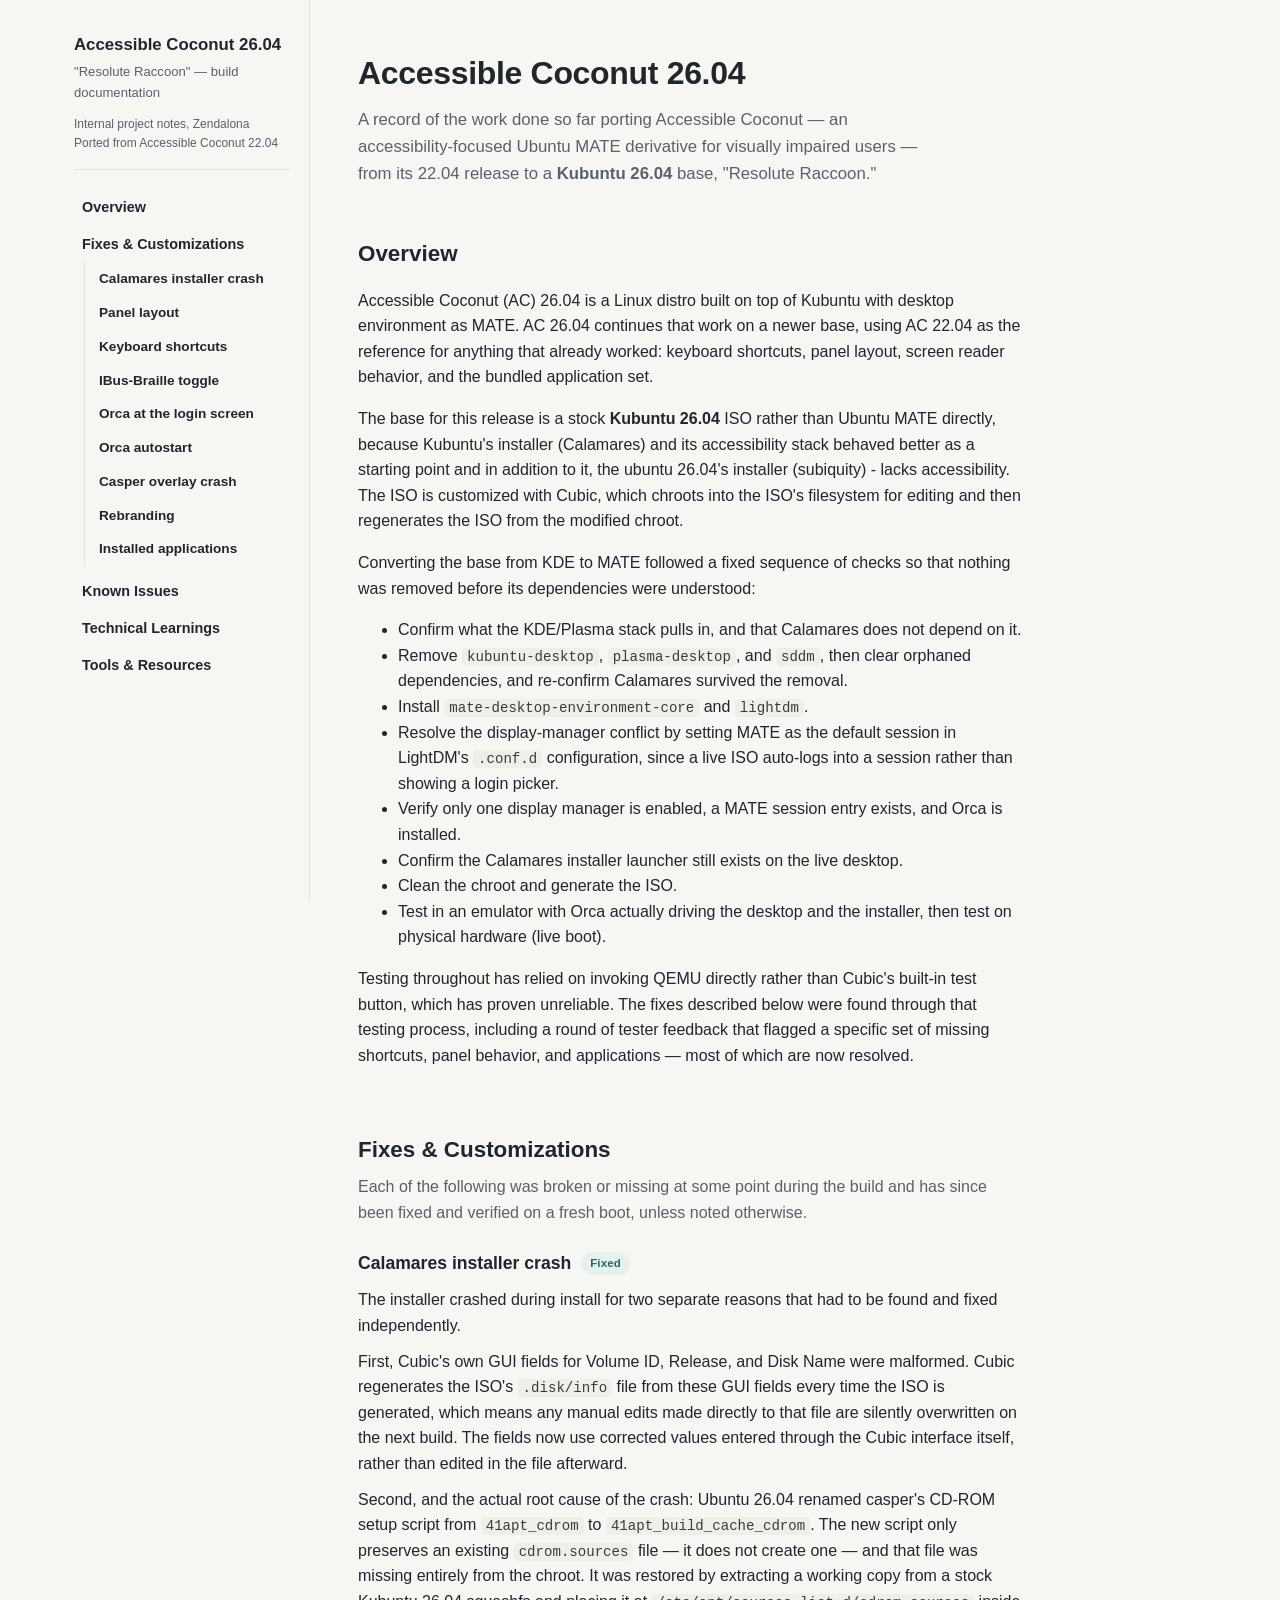
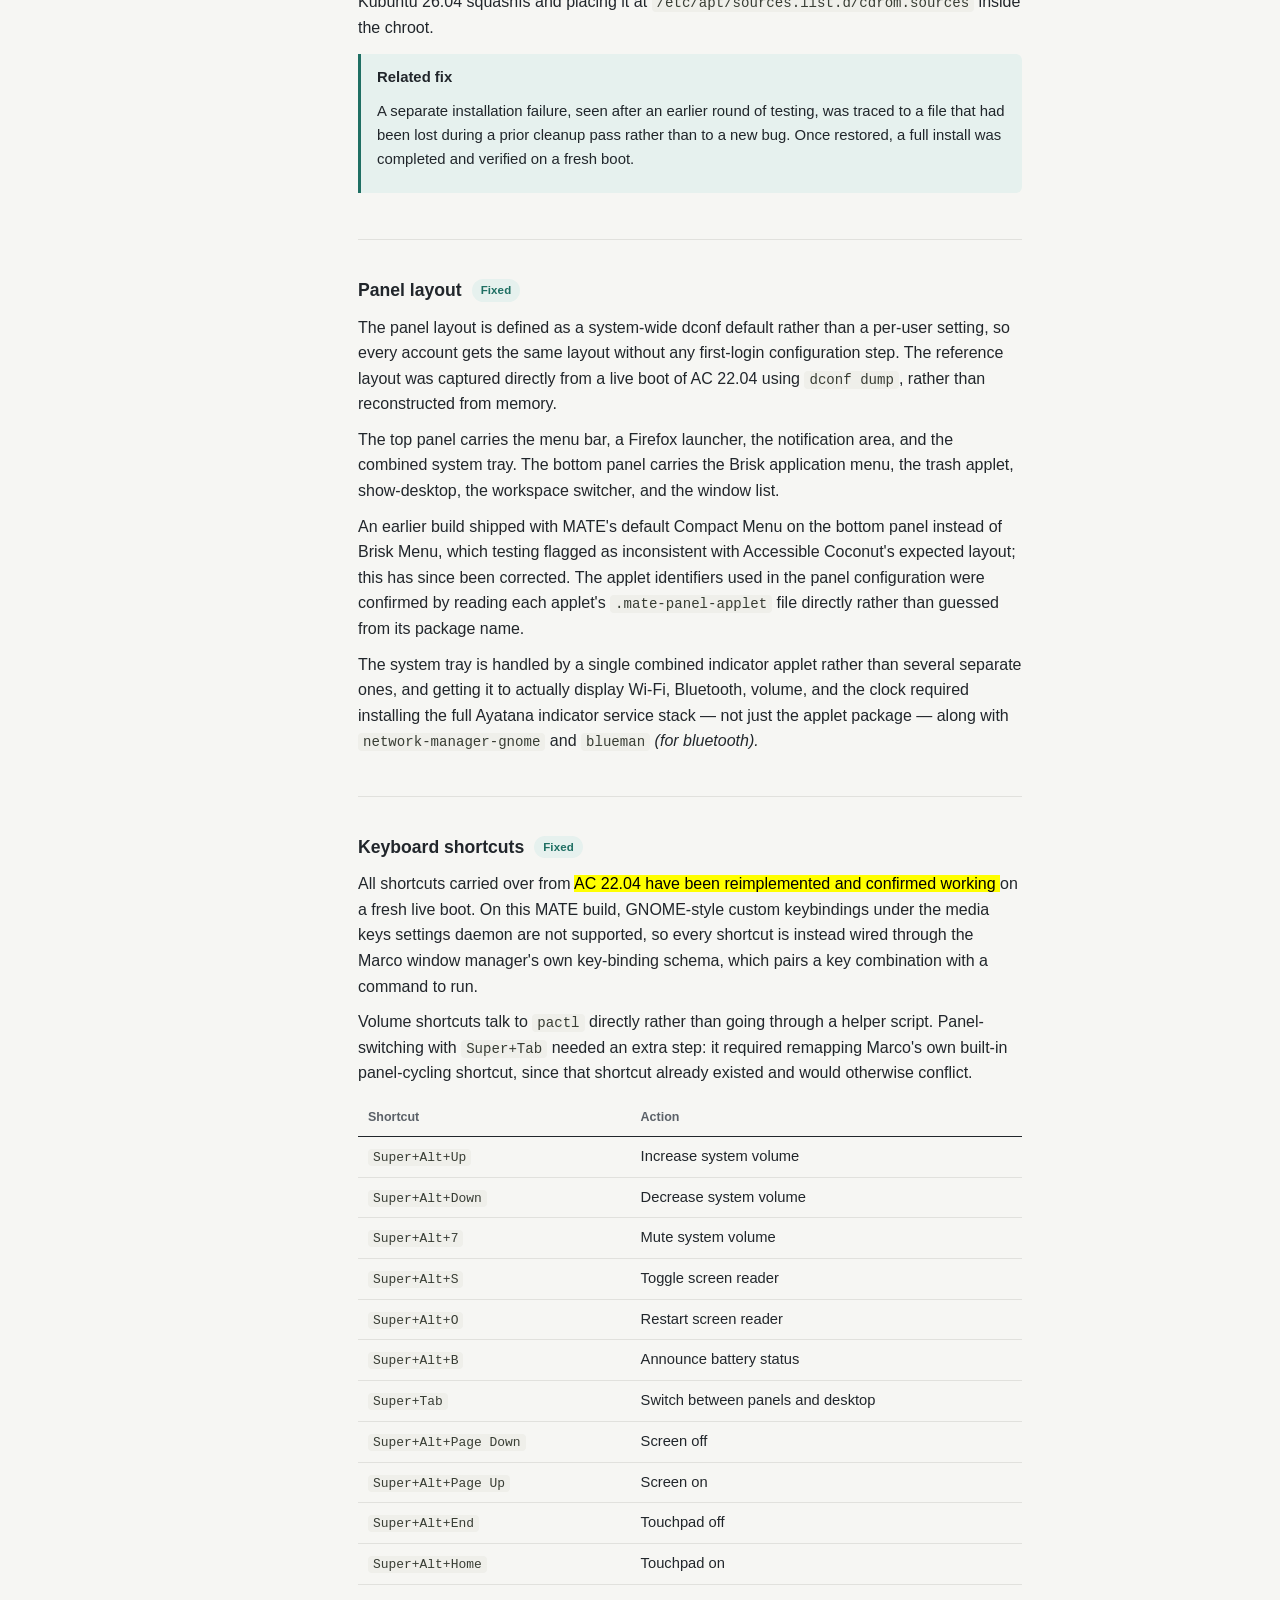
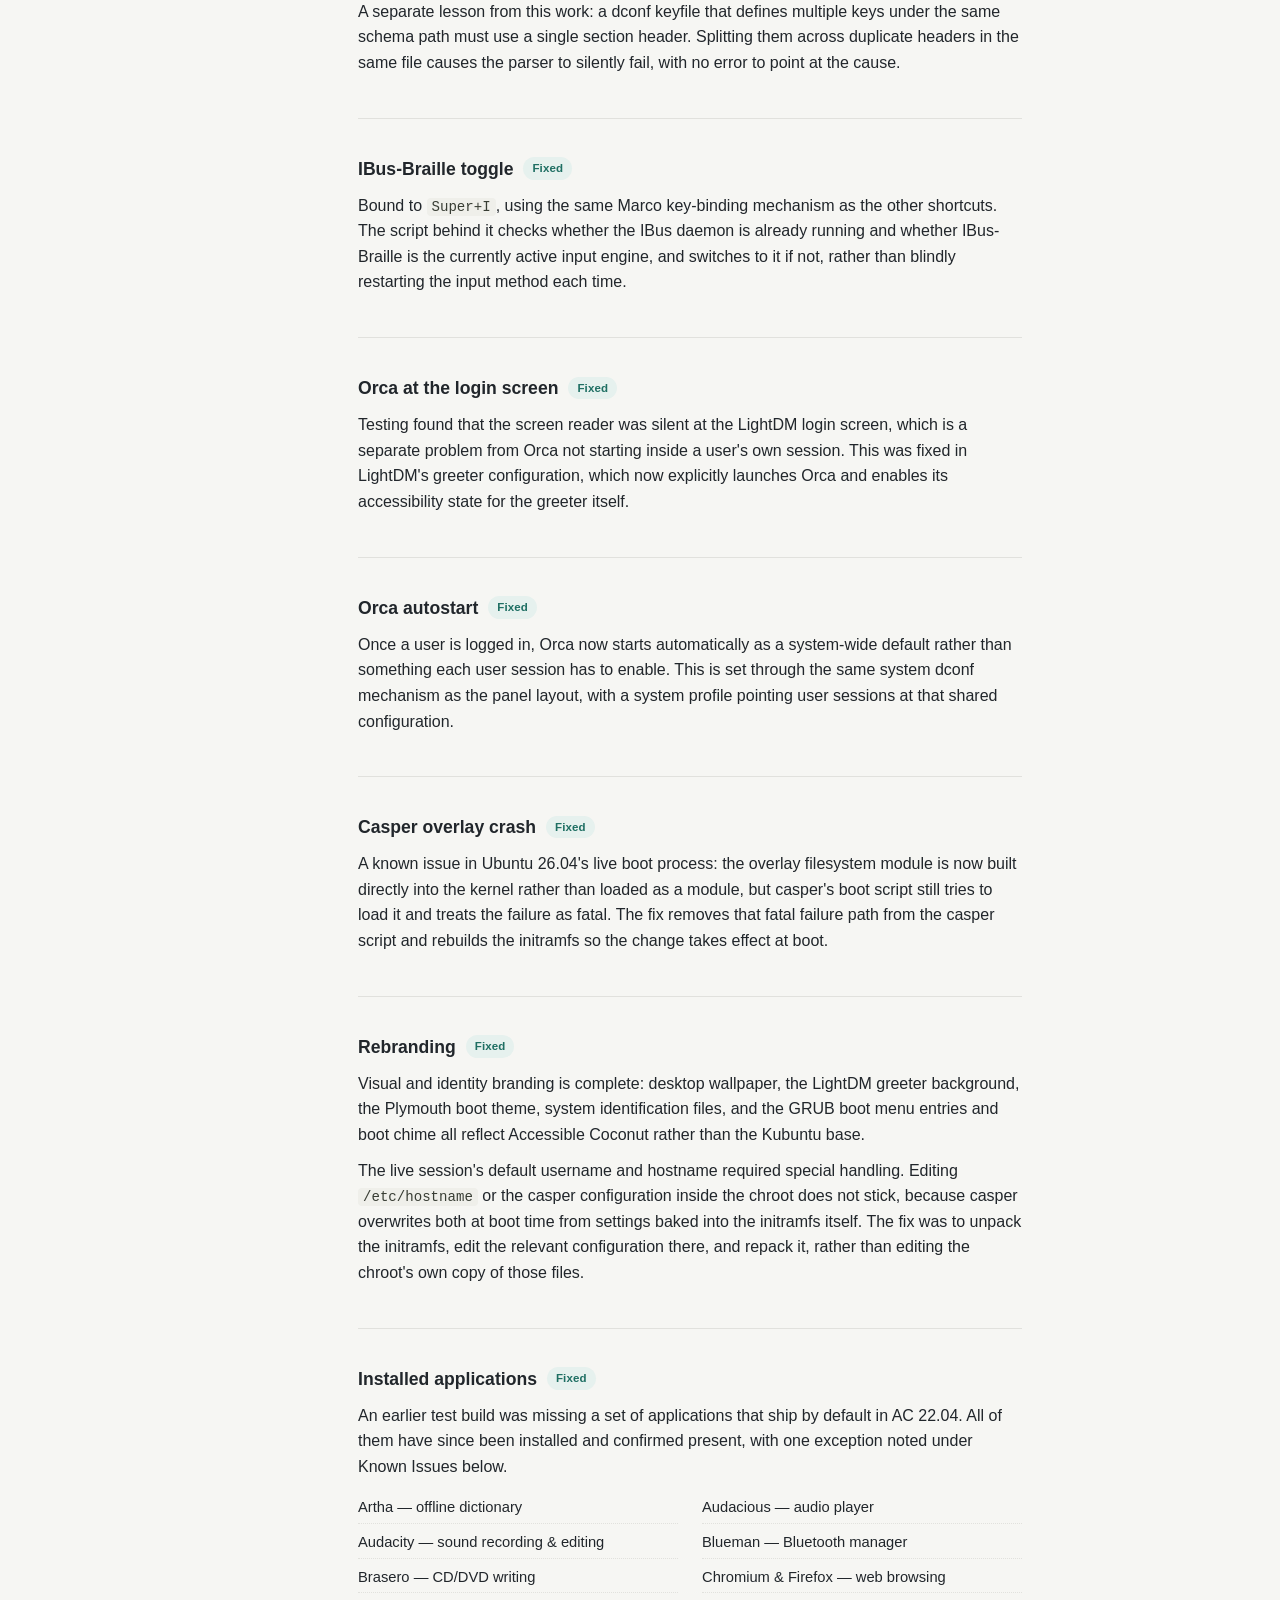
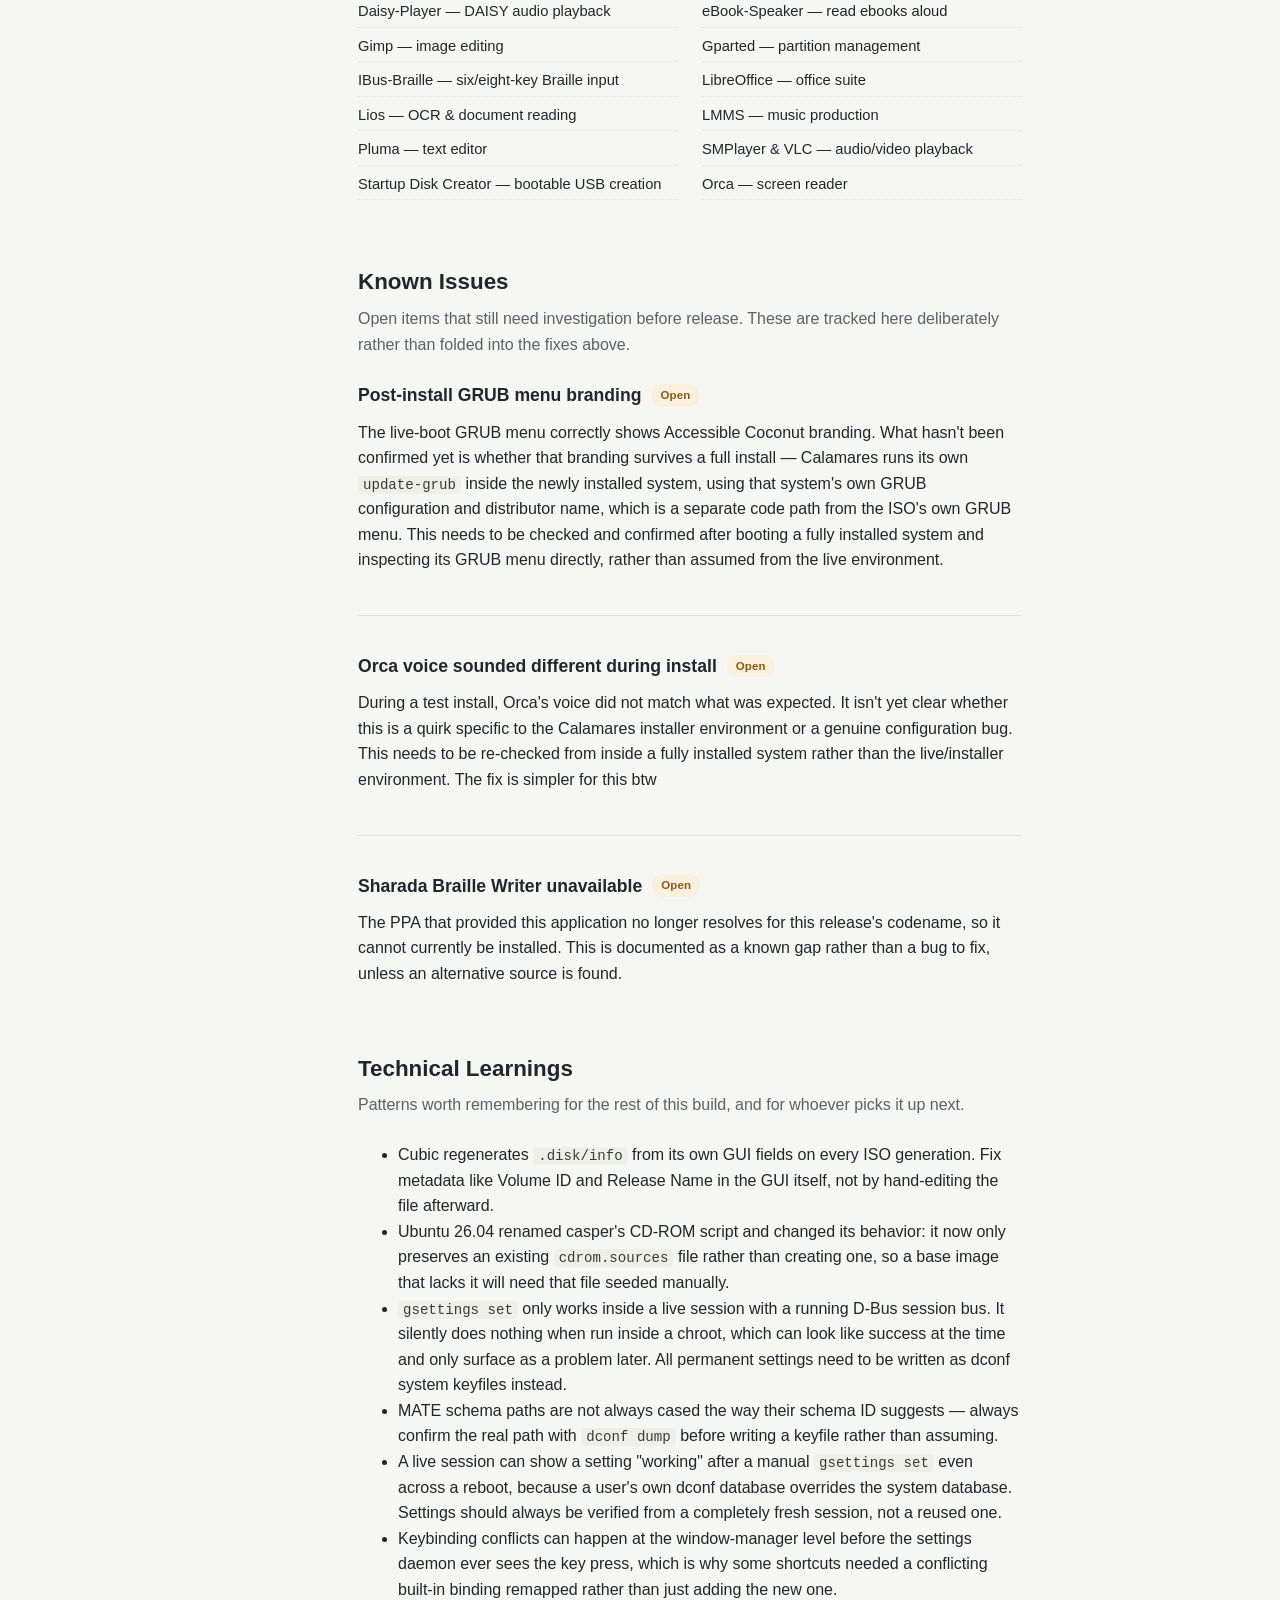
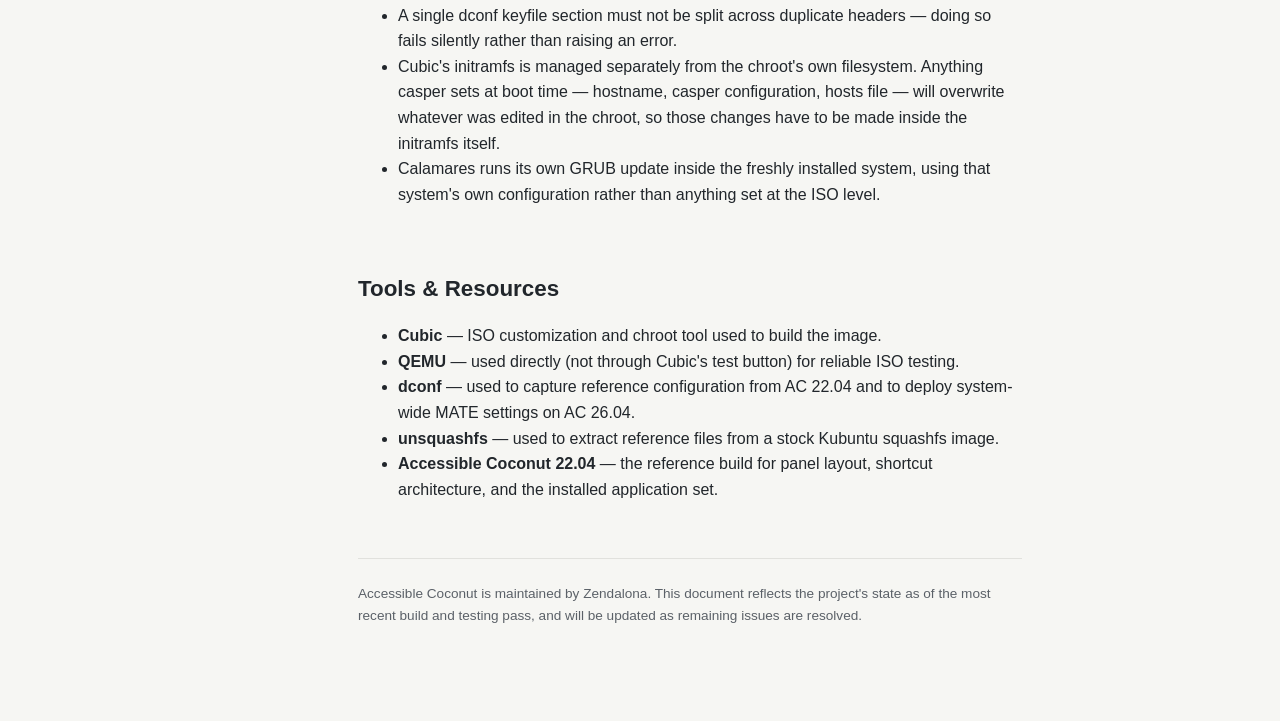
==== index.html @ df8b0079 "organized" ====
<!DOCTYPE html>
<html lang="en">
<head>
<meta charset="UTF-8">
<meta name="viewport" content="width=device-width, initial-scale=1.0">
<title>Accessible Coconut 26.04 — Build Documentation</title>
<link rel="stylesheet" href="style.css">
<script src="script.js" defer></script>
</head>
<body>

<div class="layout">

  <aside>
    <div class="brand">
      <div class="brand-name">Accessible Coconut 26.04</div>
      <div class="brand-sub">"Resolute Raccoon" — build documentation</div>
    </div>
    <div class="brand-meta">
      Internal project notes, Zendalona<br>
      Ported from Accessible Coconut 22.04
    </div>

    <button class="mobile-nav-toggle" type="button" aria-expanded="false" aria-label="Toggle navigation contents">
      Contents ▾
    </button>

    <nav>
      <ul>
        <li class="top-link"><a href="#overview">Overview</a></li>
        <li class="top-link"><a href="#fixes">Fixes &amp; Customizations</a>
          <ul>
            <li><a href="#calamares">Calamares installer crash</a></li>
            <li><a href="#panel">Panel layout</a></li>
            <li><a href="#shortcuts">Keyboard shortcuts</a></li>
            <li><a href="#ibus-braille">IBus-Braille toggle</a></li>
            <li><a href="#orca-login">Orca at the login screen</a></li>
            <li><a href="#orca-autostart">Orca autostart</a></li>
            <li><a href="#casper">Casper overlay crash</a></li>
            <li><a href="#rebranding">Rebranding</a></li>
            <li><a href="#apps">Installed applications</a></li>
          </ul>
        </li>
        <li class="top-link"><a href="#known-issues">Known Issues</a></li>
        <li class="top-link"><a href="#learnings">Technical Learnings</a></li>
        <li class="top-link"><a href="#tools">Tools &amp; Resources</a></li>
      </ul>
    </nav>
  </aside>

  <main>
    <h1 class="doc-title">Accessible Coconut 26.04</h1>
    <p class="doc-lede">
      A record of the work done so far porting Accessible Coconut — an accessibility-focused
      Ubuntu MATE derivative for visually impaired users — from its 22.04 release to a
      <strong> Kubuntu 26.04 </strong> base, "Resolute Raccoon." 
    </p>

    <section id="overview">
      <h2>Overview</h2>
      <p>
        Accessible Coconut (AC) 26.04 is a Linux distro built on top of Kubuntu with desktop environment as MATE. 
        AC 26.04 continues that work on a newer base, using AC 22.04 as the
        reference for anything that already worked: keyboard shortcuts, panel layout, screen
        reader behavior, and the bundled application set.
      </p>
      <p>
        The base for this release is a stock <strong>Kubuntu 26.04</strong> ISO rather than Ubuntu MATE directly,
        because Kubuntu's installer (Calamares) and its accessibility stack behaved better as a
        starting point and in addition to it, the ubuntu 26.04's installer (subiquity) - lacks accessibility. 
        The ISO is customized with Cubic, which chroots into the ISO's filesystem
        for editing and then regenerates the ISO from the modified chroot.
      </p>
      <p>
        Converting the base from KDE to MATE followed a fixed sequence of checks so that nothing
        was removed before its dependencies were understood:
      </p>
      <ul>
        <li>Confirm what the KDE/Plasma stack pulls in, and that Calamares does not depend on it.</li>
        <li>Remove <code>kubuntu-desktop</code>, <code>plasma-desktop</code>, and <code>sddm</code>, then
          clear orphaned dependencies, and re-confirm Calamares survived the removal.</li>
        <li>Install <code>mate-desktop-environment-core</code> and <code>lightdm</code>.</li>
        <li>Resolve the display-manager conflict by setting MATE as the default session in
          LightDM's <code>.conf.d</code> configuration, since a live ISO auto-logs into a session
          rather than showing a login picker.</li>
        <li>Verify only one display manager is enabled, a MATE session entry exists, and Orca is
          installed.</li>
        <li>Confirm the Calamares installer launcher still exists on the live desktop.</li>
        <li>Clean the chroot and generate the ISO.</li>
        <li>Test in an emulator with Orca actually driving the desktop and the installer, then
          test on physical hardware (live boot).</li>
      </ul>
      <p>
        Testing throughout has relied on invoking QEMU directly rather than Cubic's built-in test
        button, which has proven unreliable. The fixes described below were found through that
        testing process, including a round of tester feedback that flagged a specific set of
        missing shortcuts, panel behavior, and applications — most of which are now resolved.
      </p>
    </section>

    <section id="fixes">
      <h2>Fixes &amp; Customizations</h2>
      <p class="section-intro">
        Each of the following was broken or missing at some point during the build and has since
        been fixed and verified on a fresh boot, unless noted otherwise.
      </p>

      <article class="topic" id="calamares">
        <h3>Calamares installer crash <span class="status status-fixed">Fixed</span></h3>
        <p>
          The installer crashed during install for two separate reasons that had to be found and
          fixed independently.
        </p>
        <p>
          First, Cubic's own GUI fields for Volume ID, Release, and Disk Name were malformed.
          Cubic regenerates the ISO's <code>.disk/info</code> file from these GUI fields every
          time the ISO is generated, which means any manual edits made directly to that file are
          silently overwritten on the next build. The fields now use corrected values entered
          through the Cubic interface itself, rather than edited in the file afterward.
        </p>
        <p>
          Second, and the actual root cause of the crash: Ubuntu 26.04 renamed casper's CD-ROM
          setup script from <code>41apt_cdrom</code> to <code>41apt_build_cache_cdrom</code>. The
          new script only preserves an existing <code>cdrom.sources</code> file — it does not
          create one — and that file was missing entirely from the chroot. It was restored by
          extracting a working copy from a stock Kubuntu 26.04 squashfs and placing it at
          <code class="path">/etc/apt/sources.list.d/cdrom.sources</code> inside the chroot.
        </p>
        <div class="callout">
          <strong>Related fix</strong>
          <p>
            A separate installation failure, seen after an earlier round of testing, was traced to
            a file that had been lost during a prior cleanup pass rather than to a new bug. Once
            restored, a full install was completed and verified on a fresh boot.
          </p>
        </div>
      </article>

      <article class="topic" id="panel">
        <h3>Panel layout <span class="status status-fixed">Fixed</span></h3>
        <p>
          The panel layout is defined as a system-wide dconf default rather than a per-user
          setting, so every account gets the same layout without any first-login configuration
          step. The reference layout was captured directly from a live boot of AC 22.04 using
          <code>dconf dump</code>, rather than reconstructed from memory.
        </p>
        <p>
          The top panel carries the menu bar, a Firefox launcher, the notification area, and the
          combined system tray. The bottom panel carries the Brisk application menu, the trash
          applet, show-desktop, the workspace switcher, and the window list.
        </p>
        <p>
          An earlier build shipped with MATE's default Compact Menu on the bottom panel instead of
          Brisk Menu, which testing flagged as inconsistent with Accessible Coconut's expected
          layout; this has since been corrected. The applet identifiers used in the panel
          configuration were confirmed by reading each applet's <code>.mate-panel-applet</code>
          file directly rather than guessed from its package name.
        </p>
        <p>
          The system tray is handled by a single combined indicator applet rather than several
          separate ones, and getting it to actually display Wi-Fi, Bluetooth, volume, and the
          clock required installing the full Ayatana indicator service stack — not just the applet
          package — along with <code>network-manager-gnome</code> and <code>blueman</code> <i>(for bluetooth).</i>
        </p>
      </article>

      <article class="topic" id="shortcuts">
        <h3>Keyboard shortcuts <span class="status status-fixed">Fixed</span></h3>
        <p>
          All shortcuts carried over from <mark> AC 22.04 have been reimplemented and confirmed working </mark>
          on a fresh live boot. On this MATE build, GNOME-style custom keybindings under the media
          keys settings daemon are not supported, so every shortcut is instead wired through the
          Marco window manager's own key-binding schema, which pairs a key combination with a
          command to run.
        </p>
        <p>
          Volume shortcuts talk to <code>pactl</code> directly rather than going through a helper
          script. Panel-switching with <code>Super+Tab</code> needed an extra step: it required
          remapping Marco's own built-in panel-cycling shortcut, since that shortcut already
          existed and would otherwise conflict.
        </p>
        <table>
          <thead><tr><th>Shortcut</th><th>Action</th></tr></thead>
          <tbody>
            <tr><td><code>Super+Alt+Up</code></td><td>Increase system volume</td></tr>
            <tr><td><code>Super+Alt+Down</code></td><td>Decrease system volume</td></tr>
            <tr><td><code>Super+Alt+7</code></td><td>Mute system volume</td></tr>
            <tr><td><code>Super+Alt+S</code></td><td>Toggle screen reader</td></tr>
            <tr><td><code>Super+Alt+O</code></td><td>Restart screen reader</td></tr>
            <tr><td><code>Super+Alt+B</code></td><td>Announce battery status</td></tr>
            <tr><td><code>Super+Tab</code></td><td>Switch between panels and desktop</td></tr>
            <tr><td><code>Super+Alt+Page Down</code></td><td>Screen off</td></tr>
            <tr><td><code>Super+Alt+Page Up</code></td><td>Screen on</td></tr>
            <tr><td><code>Super+Alt+End</code></td><td>Touchpad off</td></tr>
            <tr><td><code>Super+Alt+Home</code></td><td>Touchpad on</td></tr>
          </tbody>
        </table>
        <p>
          A separate lesson from this work: a dconf keyfile that defines multiple keys under the
          same schema path must use a single section header. Splitting them across duplicate
          headers in the same file causes the parser to silently fail, with no error to point at
          the cause.
        </p>
      </article>

      <article class="topic" id="ibus-braille">
        <h3>IBus-Braille toggle <span class="status status-fixed">Fixed</span></h3>
        <p>
          Bound to <code>Super+I</code>, using the same Marco key-binding mechanism as the other
          shortcuts. The script behind it checks whether the IBus daemon is already running and
          whether IBus-Braille is the currently active input engine, and switches to it if not,
          rather than blindly restarting the input method each time.
        </p>
      </article>

      <article class="topic" id="orca-login">
        <h3>Orca at the login screen <span class="status status-fixed">Fixed</span></h3>
        <p>
          Testing found that the screen reader was silent at the LightDM login screen, which is a
          separate problem from Orca not starting inside a user's own session. This was fixed in
          LightDM's greeter configuration, which now explicitly launches Orca and enables its
          accessibility state for the greeter itself.
        </p>
      </article>

      <article class="topic" id="orca-autostart">
        <h3>Orca autostart <span class="status status-fixed">Fixed</span></h3>
        <p>
          Once a user is logged in, Orca now starts automatically as a system-wide default rather
          than something each user session has to enable. This is set through the same system
          dconf mechanism as the panel layout, with a system profile pointing user sessions at that
          shared configuration.
        </p>
      </article>

      <article class="topic" id="casper">
        <h3>Casper overlay crash <span class="status status-fixed">Fixed</span></h3>
        <p>
          A known issue in Ubuntu 26.04's live boot process: the overlay filesystem module is now
          built directly into the kernel rather than loaded as a module, but casper's boot script
          still tries to load it and treats the failure as fatal. The fix removes that fatal
          failure path from the casper script and rebuilds the initramfs so the change takes
          effect at boot.
        </p>
      </article>

      <article class="topic" id="rebranding">
        <h3>Rebranding <span class="status status-fixed">Fixed</span></h3>
        <p>
          Visual and identity branding is complete: desktop wallpaper, the LightDM greeter
          background, the Plymouth boot theme, system identification files, and the GRUB boot menu
          entries and boot chime all reflect Accessible Coconut rather than the Kubuntu base.
        </p>
        <p>
          The live session's default username and hostname required special handling. Editing
          <code class="path">/etc/hostname</code> or the casper configuration inside the chroot
          does not stick, because casper overwrites both at boot time from settings baked into the
          initramfs itself. The fix was to unpack the initramfs, edit the relevant configuration
          there, and repack it, rather than editing the chroot's own copy of those files.
        </p>
      </article>

      <article class="topic" id="apps">
        <h3>Installed applications <span class="status status-fixed">Fixed</span></h3>
        <p>
          An earlier test build was missing a set of applications that ship by default in AC
          22.04. All of them have since been installed and confirmed present, with one exception
          noted under Known Issues below.
        </p>
        <div class="apps-grid">
          <div>Artha — offline dictionary</div>
          <div>Audacious — audio player</div>
          <div>Audacity — sound recording &amp; editing</div>
          <div>Blueman — Bluetooth manager</div>
          <div>Brasero — CD/DVD writing</div>
          <div>Chromium &amp; Firefox — web browsing</div>
          <div>Daisy-Player — DAISY audio playback</div>
          <div>eBook-Speaker — read ebooks aloud</div>
          <div>Gimp — image editing</div>
          <div>Gparted — partition management</div>
          <div>IBus-Braille — six/eight-key Braille input</div>
          <div>LibreOffice — office suite</div>
          <div>Lios — OCR &amp; document reading</div>
          <div>LMMS — music production</div>
          <div>Pluma — text editor</div>
          <div>SMPlayer &amp; VLC — audio/video playback</div>
          <div>Startup Disk Creator — bootable USB creation</div>
          <div>Orca — screen reader</div>
        </div>
      </article>
    </section>

    <section id="known-issues">
      <h2>Known Issues</h2>
      <p class="section-intro">
        Open items that still need investigation before release. These are tracked here
        deliberately rather than folded into the fixes above.
      </p>

      <article class="topic">
        <h3>Post-install GRUB menu branding <span class="status status-open">Open</span></h3>
        <p>
        The live-boot GRUB menu correctly shows Accessible Coconut branding. What hasn't been
        confirmed yet is whether that branding survives a full install — Calamares runs its own
        <code>update-grub</code> inside the newly installed system, using that system's own GRUB
        configuration and distributor name, which is a separate code path from the ISO's own GRUB
        menu. This needs to be checked and confirmed after booting a fully installed system and inspecting its GRUB
        menu directly, rather than assumed from the live environment.
        </p>
      </article>

      <article class="topic">
        <h3>Orca voice sounded different during install <span class="status status-open">Open</span></h3>
        <p>
          During a test install, Orca's voice did not match what was expected. It isn't yet clear
          whether this is a quirk specific to the Calamares installer environment or a genuine
          configuration bug. This needs to be re-checked from inside a fully installed system
          rather than the live/installer environment. The fix is simpler for this btw
        </p>
      </article>

      <article class="topic">
        <h3>Sharada Braille Writer unavailable <span class="status status-open">Open</span></h3>
        <p>
          The PPA that provided this application no longer resolves for this release's codename,
          so it cannot currently be installed. This is documented as a known gap rather than a bug
          to fix, unless an alternative source is found.
        </p>
      </article>
    </section>

    <section id="learnings">
      <h2>Technical Learnings</h2>
      <p class="section-intro">
        Patterns worth remembering for the rest of this build, and for whoever picks it up next.
      </p>
      <ul>
        <li>
          Cubic regenerates <code class="path">.disk/info</code> from its own GUI fields on every
          ISO generation. Fix metadata like Volume ID and Release Name in the GUI itself, not by
          hand-editing the file afterward.
        </li>
        <li>
          Ubuntu 26.04 renamed casper's CD-ROM script and changed its behavior: it now only
          preserves an existing <code class="path">cdrom.sources</code> file rather than creating
          one, so a base image that lacks it will need that file seeded manually.
        </li>
        <li>
          <code>gsettings set</code> only works inside a live session with a running D-Bus session
          bus. It silently does nothing when run inside a chroot, which can look like success at
          the time and only surface as a problem later. All permanent settings need to be written
          as dconf system keyfiles instead.
        </li>
        <li>
          MATE schema paths are not always cased the way their schema ID suggests — always confirm
          the real path with <code>dconf dump</code> before writing a keyfile rather than assuming.
        </li>
        <li>
          A live session can show a setting "working" after a manual <code>gsettings set</code>
          even across a reboot, because a user's own dconf database overrides the system database.
          Settings should always be verified from a completely fresh session, not a reused one.
        </li>
        <li>
          Keybinding conflicts can happen at the window-manager level before the settings daemon
          ever sees the key press, which is why some shortcuts needed a conflicting built-in
          binding remapped rather than just adding the new one.
        </li>
        <li>
          A single dconf keyfile section must not be split across duplicate headers — doing so
          fails silently rather than raising an error.
        </li>
        <li>
          Cubic's initramfs is managed separately from the chroot's own filesystem. Anything
          casper sets at boot time — hostname, casper configuration, hosts file — will overwrite
          whatever was edited in the chroot, so those changes have to be made inside the initramfs
          itself.
        </li>
        <li>
          Calamares runs its own GRUB update inside the freshly installed system, using that
          system's own configuration rather than anything set at the ISO level.
        </li>
      </ul>
    </section>

    <section id="tools">
      <h2>Tools &amp; Resources</h2>
      <ul>
        <li><strong>Cubic</strong> — ISO customization and chroot tool used to build the image.</li>
        <li><strong>QEMU</strong> — used directly (not through Cubic's test button) for reliable ISO testing.</li>
        <li><strong>dconf</strong> — used to capture reference configuration from AC 22.04 and to deploy system-wide MATE settings on AC 26.04.</li>
        <li><strong>unsquashfs</strong> — used to extract reference files from a stock Kubuntu squashfs image.</li>
        <li><strong>Accessible Coconut 22.04</strong> — the reference build for panel layout, shortcut architecture, and the installed application set.</li>
      </ul>
    </section>

    <footer class="doc-footer">
      Accessible Coconut is maintained by Zendalona. This document reflects the project's
      state as of the most recent build and testing pass, and will be updated as remaining
      issues are resolved.
    </footer>
  </main>

</div>

</body>
</html>
---- style.css ----
:root {
  --bg: #F6F6F3;
  --surface: #FFFFFF;
  --text: #21262B;
  --text-muted: #5B6168;
  --border: #E1E1DD;
  --accent: #1F6F63;
  --accent-soft: #E6F1EE;
  --warn: #8A5A17;
  --warn-soft: #FAF0DD;
  --code-bg: #EFEFEA;
  --code-text: #383D34;
  --font-sans: -apple-system, BlinkMacSystemFont, "Segoe UI", Helvetica, Arial, sans-serif;
  --font-mono: ui-monospace, "SF Mono", "Cascadia Mono", Consolas, monospace;
}

* {
  box-sizing: border-box;
}

html {
  scroll-behavior: smooth;
}

body {
  margin: 0;
  background: var(--bg);
  color: var(--text);
  font-family: var(--font-sans);
  font-size: 16px;
  line-height: 1.6;
  -webkit-font-smoothing: antialiased;
}

a {
  color: var(--accent);
  text-decoration: none;
}

a:hover {
  text-decoration: underline;
}

a:focus-visible,
button:focus-visible,
summary:focus-visible {
  outline: 2px solid var(--accent);
  outline-offset: 2px;
}

.layout {
  display: grid;
  grid-template-columns: 260px minmax(0, 1fr);
  max-width: 1180px;
  margin: 0 auto;
  align-items: start;
}

/* ---------- Sidebar ---------- */
aside {
  position: sticky;
  top: 0;
  height: 100vh;
  overflow-y: auto;
  padding: 32px 20px 32px 24px;
  border-right: 1px solid var(--border);
}

.brand {
  margin-bottom: 4px;
}

.brand-name {
  font-weight: 600;
  font-size: 1.05rem;
  color: var(--text);
}

.brand-sub {
  font-size: 0.82rem;
  color: var(--text-muted);
  margin-top: 2px;
}

.brand-meta {
  font-size: 0.75rem;
  color: var(--text-muted);
  margin: 12px 0 20px;
  padding-bottom: 16px;
  border-bottom: 1px solid var(--border);
}

nav ul {
  list-style: none;
  margin: 0;
  padding: 0;
}

nav > ul > li {
  margin-bottom: 2px;
}

nav a {
  display: block;
  padding: 6px 8px;
  border-radius: 5px;
  color: var(--text-muted);
  font-size: 0.9rem;
}

nav a:hover {
  background: var(--accent-soft);
  color: var(--text);
  text-decoration: none;
}

nav .top-link a {
  font-weight: 600;
  color: var(--text);
}

nav ul ul {
  margin-left: 10px;
  border-left: 1px solid var(--border);
  padding-left: 6px;
  margin-bottom: 8px;
}

nav ul ul a {
  font-size: 0.85rem;
}

/* Mobile nav toggle (hidden on desktop) */
.mobile-nav-toggle {
  display: none;
}

/* ---------- Main content ---------- */
main {
  padding: 48px 48px 96px;
  max-width: 760px;
}

.doc-title {
  font-size: 2rem;
  font-weight: 700;
  margin: 0 0 8px;
  letter-spacing: -0.01em;
}

.doc-lede {
  font-size: 1.05rem;
  color: var(--text-muted);
  margin: 0 0 40px;
  max-width: 62ch;
}

section {
  margin-bottom: 56px;
}

section h2 {
  font-size: 1.4rem;
  font-weight: 700;
  margin: 0 0 6px;
  padding-top: 8px;
  scroll-margin-top: 16px;
}

section > p.section-intro {
  color: var(--text-muted);
  margin: 0 0 24px;
}

article.topic {
  margin-bottom: 36px;
  padding-bottom: 32px;
  border-bottom: 1px solid var(--border);
}

article.topic:last-child {
  border-bottom: none;
  padding-bottom: 0;
}

article.topic h3 {
  font-size: 1.1rem;
  font-weight: 600;
  margin: 0 0 4px;
  display: flex;
  align-items: center;
  gap: 10px;
  flex-wrap: wrap;
  scroll-margin-top: 16px;
}

article.topic p {
  margin: 10px 0;
}

article.topic ul {
  margin: 10px 0;
  padding-left: 22px;
}

article.topic li {
  margin: 4px 0;
}

.status {
  font-size: 0.72rem;
  font-weight: 600;
  padding: 2px 9px;
  border-radius: 999px;
  letter-spacing: 0.01em;
}

.status-fixed {
  background: var(--accent-soft);
  color: var(--accent);
}

.status-open {
  background: var(--warn-soft);
  color: var(--warn);
}

code,
.path {
  font-family: var(--font-mono);
  font-size: 0.88em;
  background: var(--code-bg);
  color: var(--code-text);
  padding: 1px 5px;
  border-radius: 4px;
  word-break: break-word;
}

.callout {
  border-left: 3px solid var(--accent);
  background: var(--accent-soft);
  padding: 12px 16px;
  border-radius: 0 6px 6px 0;
  margin: 14px 0;
  font-size: 0.93rem;
}

.callout.warn {
  border-left-color: var(--warn);
  background: var(--warn-soft);
}

.callout p {
  margin: 0;
}

.callout strong {
  display: block;
  margin-bottom: 4px;
}

table {
  width: 100%;
  border-collapse: collapse;
  margin: 14px 0;
  font-size: 0.92rem;
}

th,
td {
  text-align: left;
  padding: 8px 10px;
  border-bottom: 1px solid var(--border);
  vertical-align: top;
}

th {
  font-size: 0.78rem;
  text-transform: none;
  color: var(--text-muted);
  font-weight: 600;
  border-bottom: 1px solid var(--text);
}

.apps-grid {
  display: grid;
  grid-template-columns: repeat(2, 1fr);
  gap: 4px 24px;
  font-size: 0.92rem;
  margin: 14px 0;
}

.apps-grid div {
  padding: 3px 0;
  border-bottom: 1px dotted var(--border);
}

hr.divider {
  border: none;
  border-top: 1px solid var(--border);
  margin: 40px 0;
}

footer.doc-footer {
  color: var(--text-muted);
  font-size: 0.85rem;
  padding-top: 24px;
  border-top: 1px solid var(--border);
}

@media (max-width: 900px) {
  .layout {
    grid-template-columns: 1fr;
  }

  aside {
    position: static;
    height: auto;
    border-right: none;
    border-bottom: 1px solid var(--border);
    padding: 20px;
  }

  nav {
    display: none;
  }

  nav.nav-open {
    display: block;
  }

  .mobile-nav-toggle {
    display: inline-block;
    background: var(--surface);
    border: 1px solid var(--border);
    color: var(--text);
    font-size: 0.85rem;
    padding: 6px 12px;
    border-radius: 6px;
    cursor: pointer;
    margin-top: 8px;
  }

  main {
    padding: 32px 20px 64px;
  }

  .apps-grid {
    grid-template-columns: 1fr;
  }
}
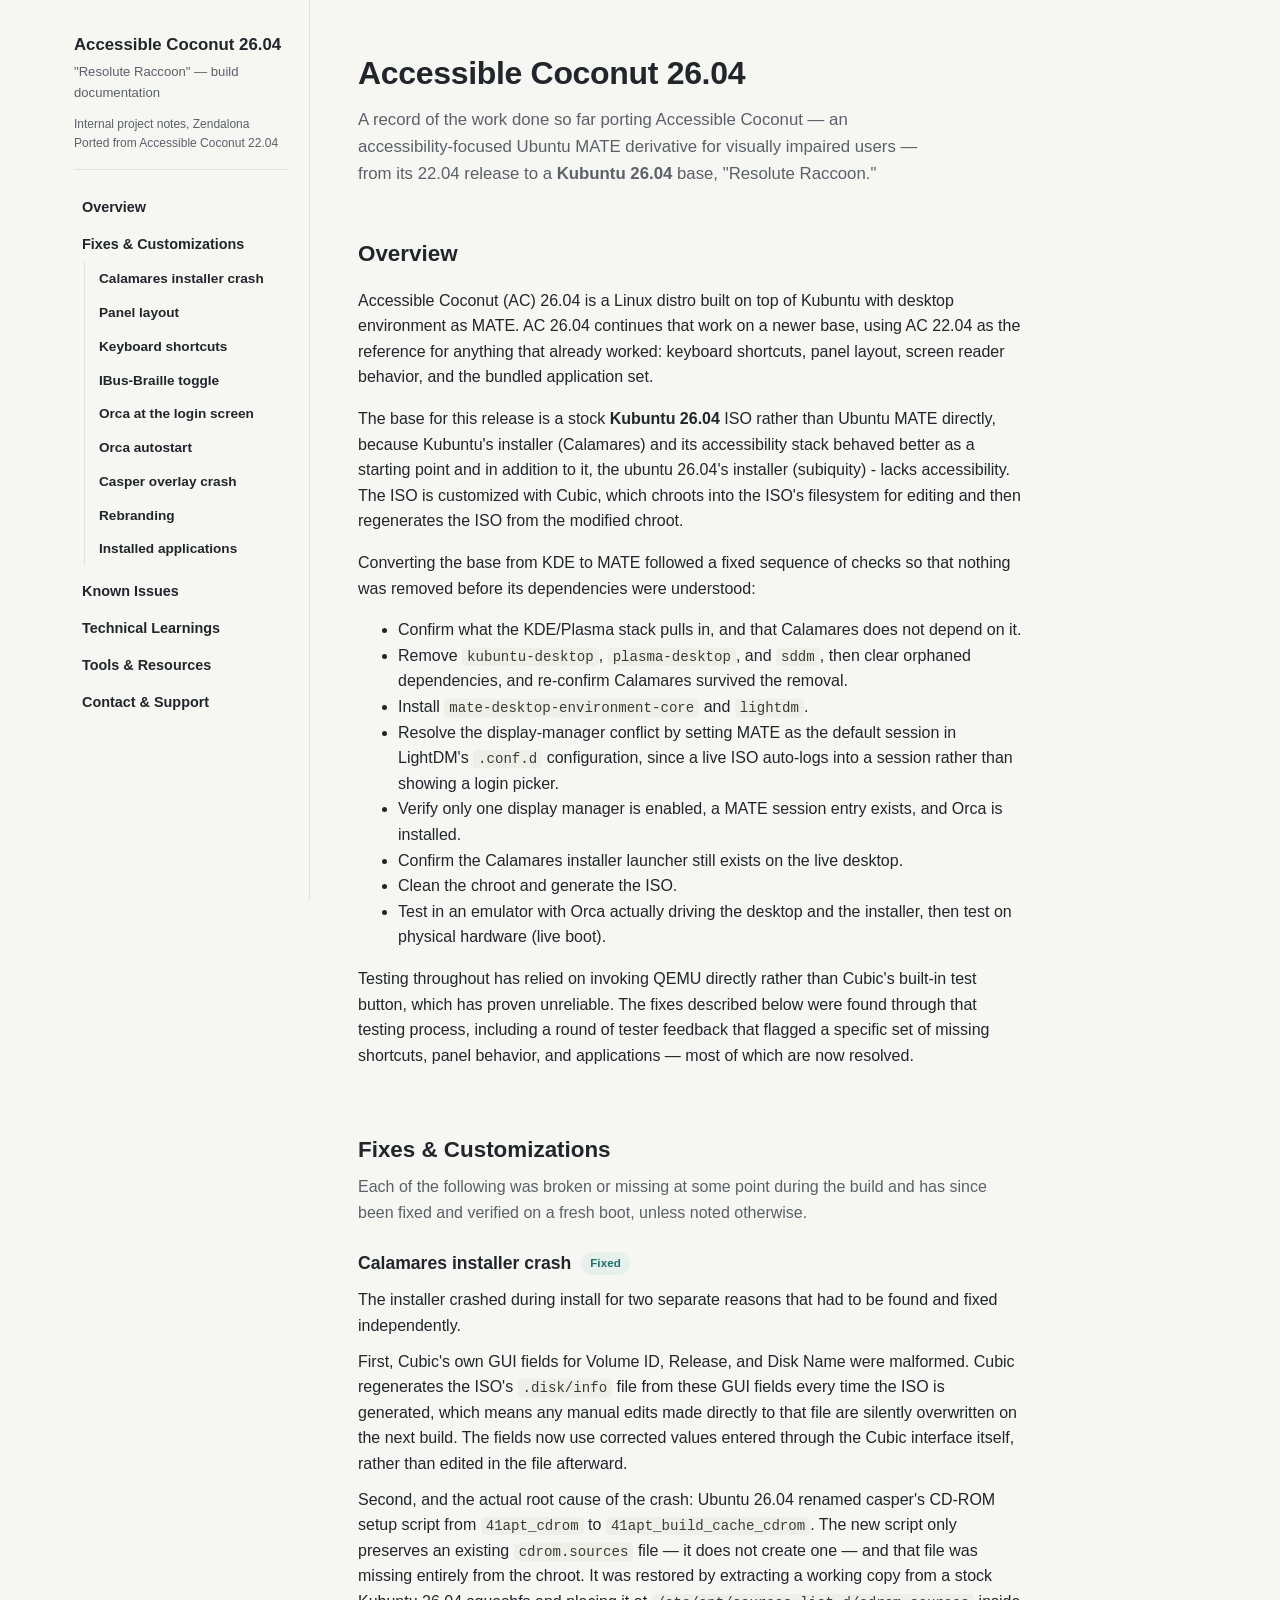
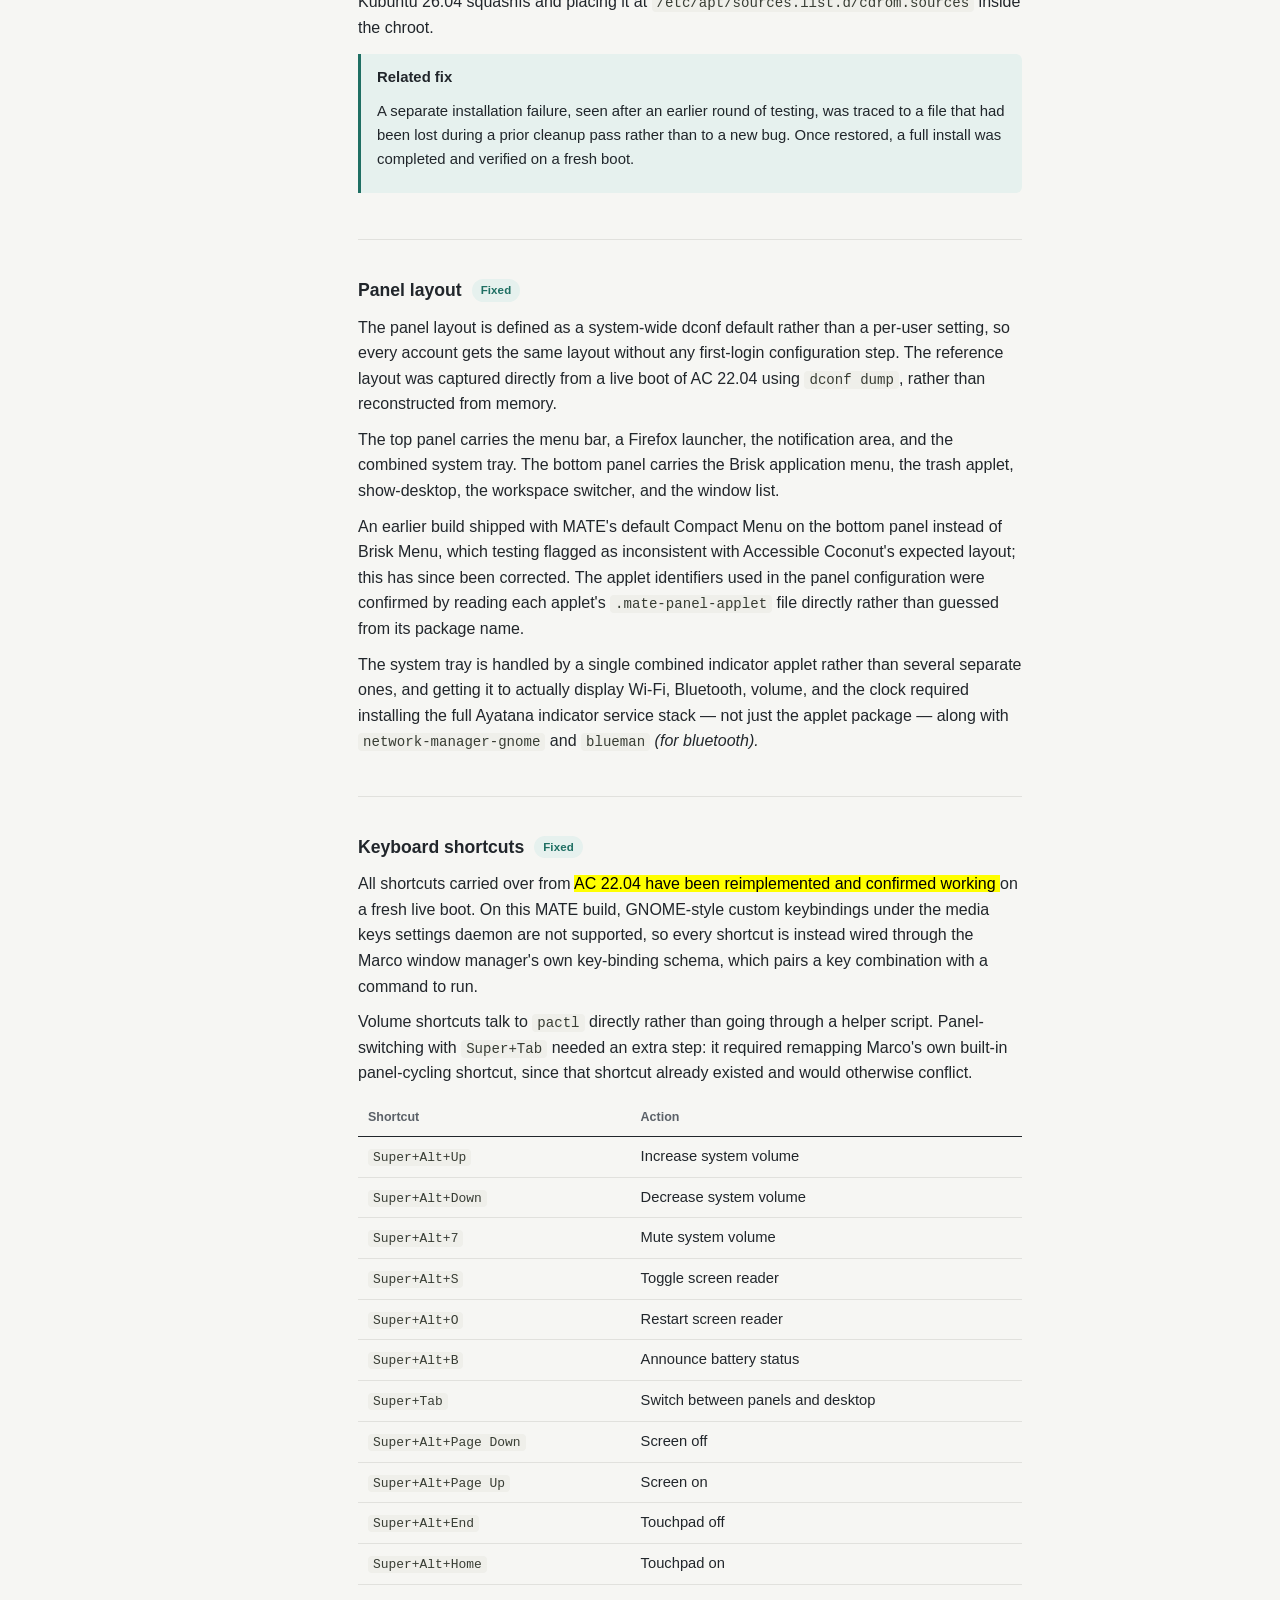
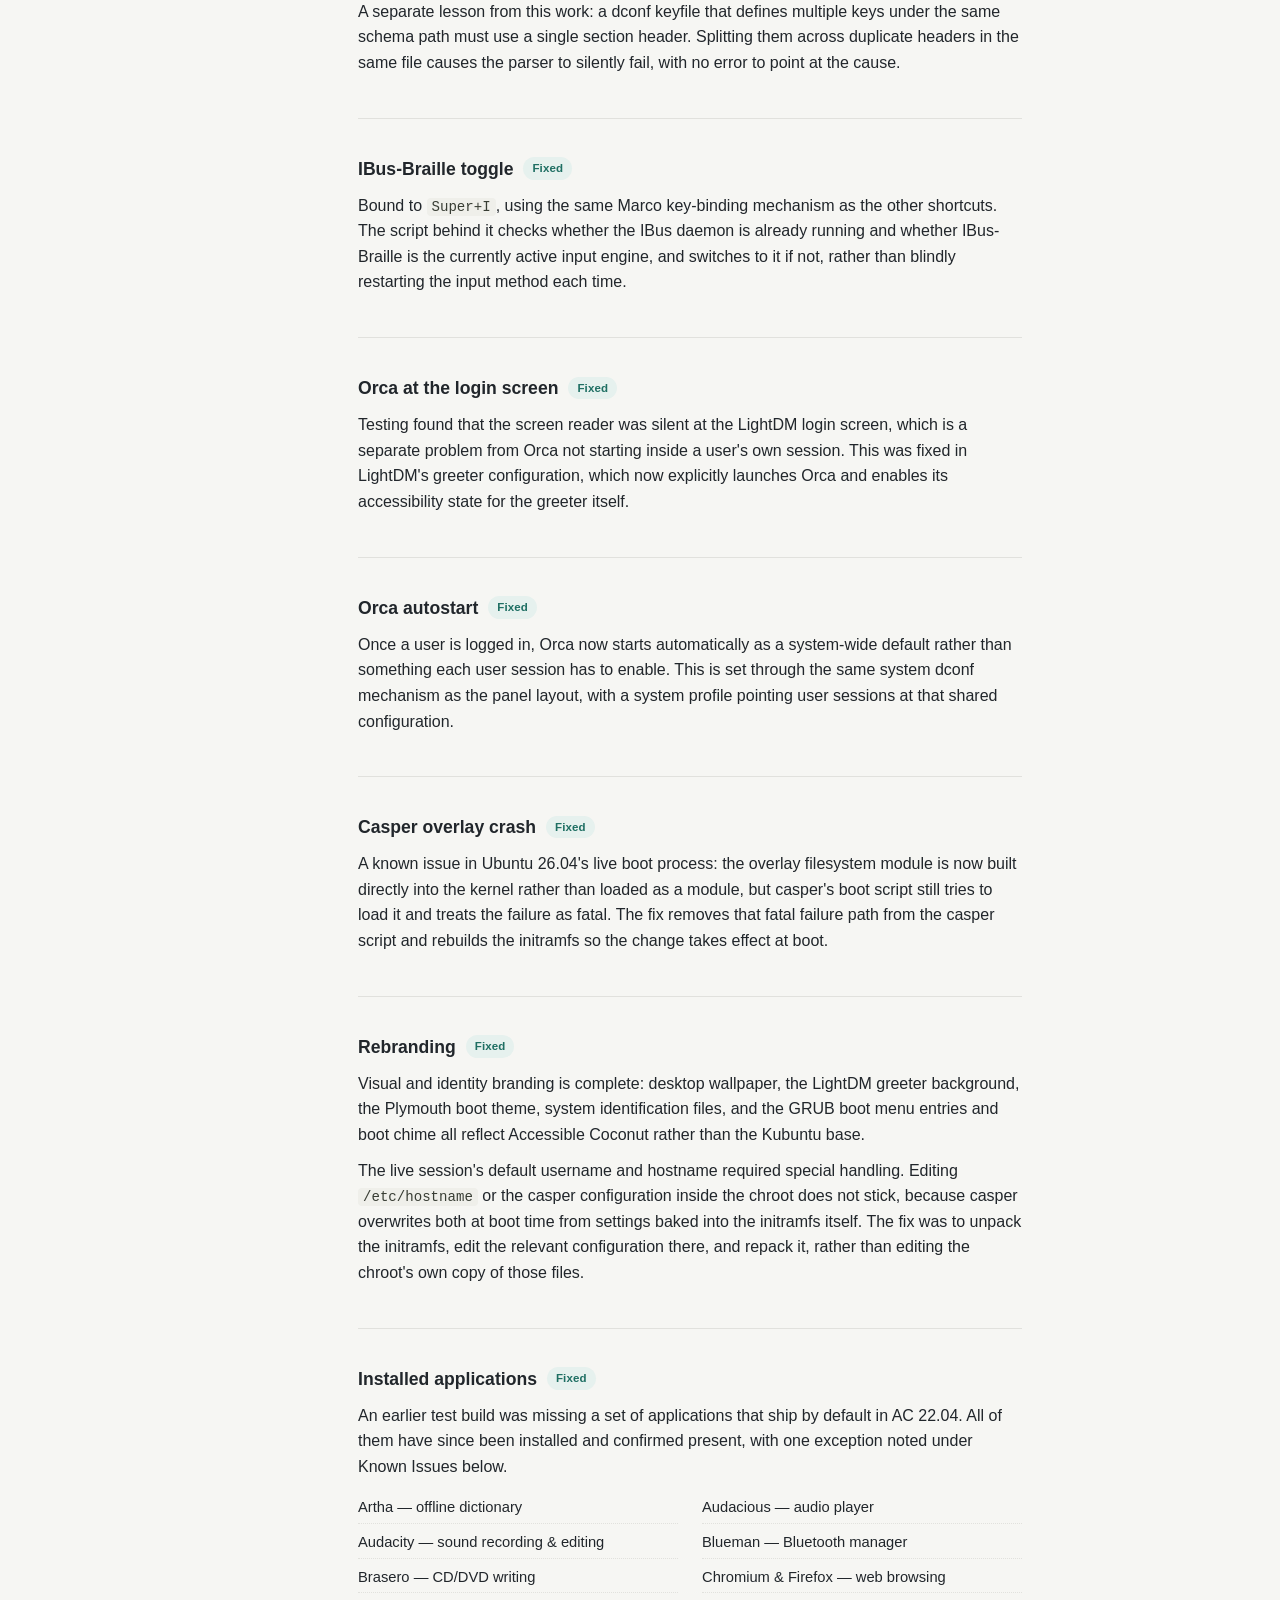
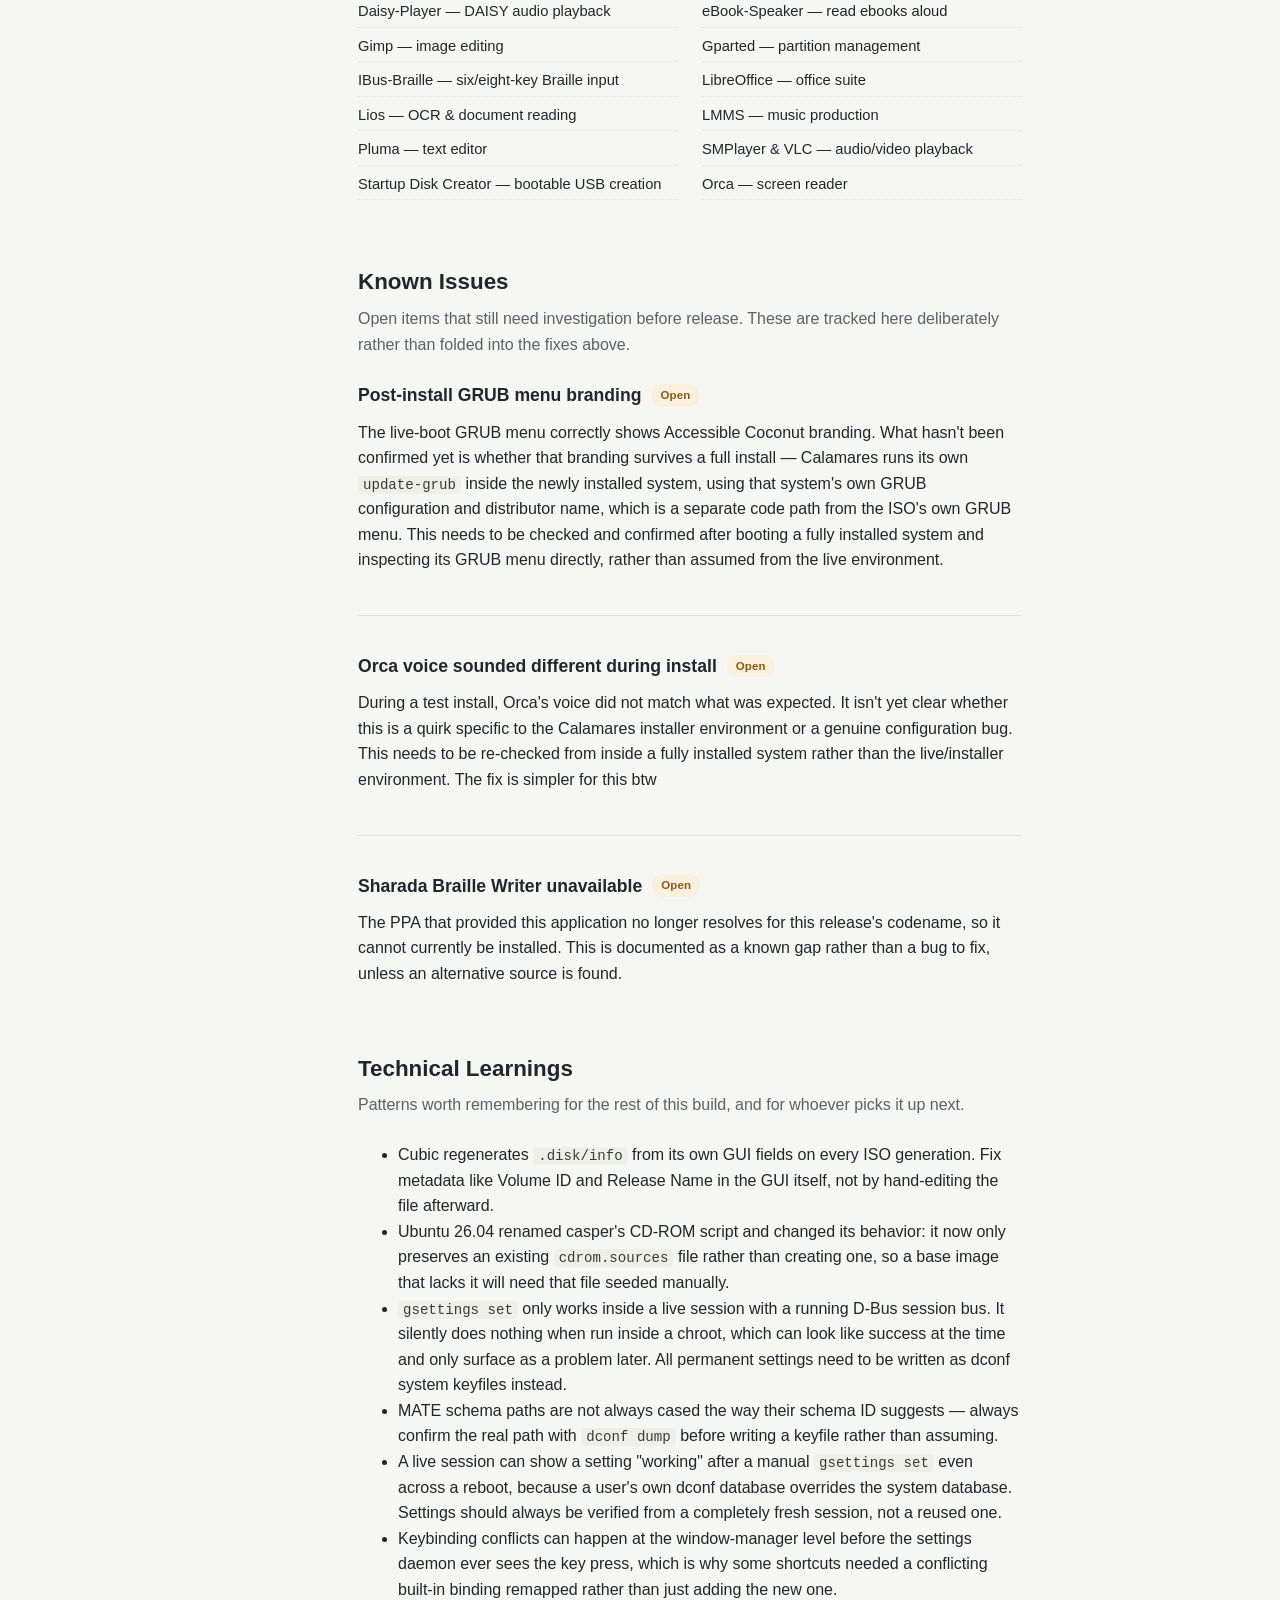
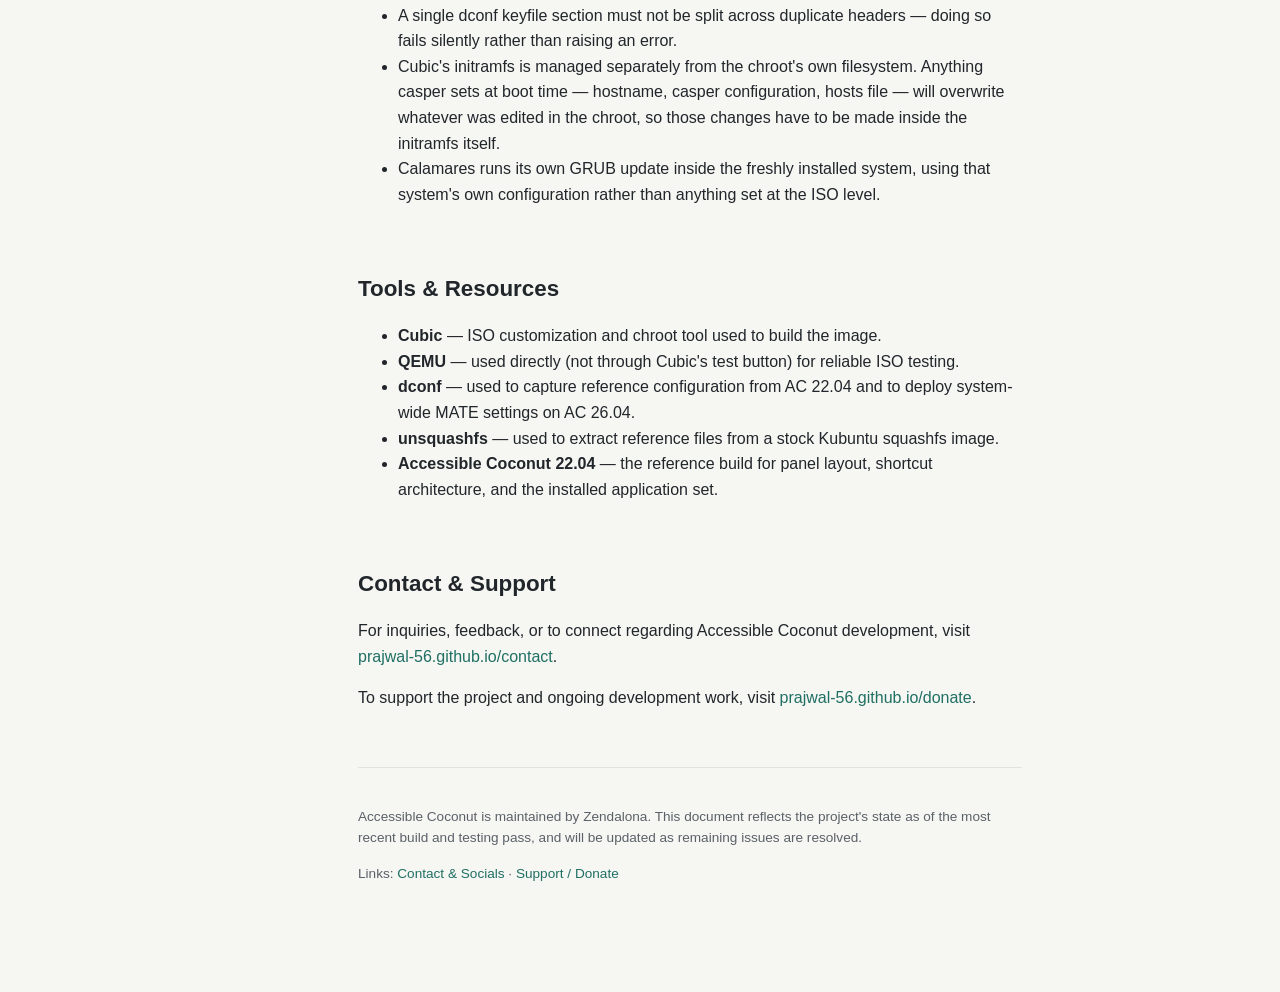
==== commit b8132d2d: "contact and socials added" ====
--- a/index.html
+++ b/index.html
@@ -44,6 +44,7 @@
         <li class="top-link"><a href="#known-issues">Known Issues</a></li>
         <li class="top-link"><a href="#learnings">Technical Learnings</a></li>
         <li class="top-link"><a href="#tools">Tools &amp; Resources</a></li>
+        <li class="top-link"><a href="#contact-support">Contact &amp; Support</a></li>
       </ul>
     </nav>
   </aside>
@@ -393,10 +394,29 @@
       </ul>
     </section>
 
+    <section id="contact-support">
+      <h2>Contact &amp; Support</h2>
+      <p>
+        For inquiries, feedback, or to connect regarding Accessible Coconut development, visit
+        <a href="https://prajwal-56.github.io/contact" target="_blank" rel="noopener">prajwal-56.github.io/contact</a>.
+      </p>
+      <p>
+        To support the project and ongoing development work, visit
+        <a href="https://prajwal-56.github.io/donate" target="_blank" rel="noopener">prajwal-56.github.io/donate</a>.
+      </p>
+    </section>
+
     <footer class="doc-footer">
-      Accessible Coconut is maintained by Zendalona. This document reflects the project's
-      state as of the most recent build and testing pass, and will be updated as remaining
-      issues are resolved.
+      <p>
+        Accessible Coconut is maintained by Zendalona. This document reflects the project's
+        state as of the most recent build and testing pass, and will be updated as remaining
+        issues are resolved.
+      </p>
+      <p>
+        Links: 
+        <a href="https://prajwal-56.github.io/contact" target="_blank" rel="noopener">Contact &amp; Socials</a> · 
+        <a href="https://prajwal-56.github.io/donate" target="_blank" rel="noopener">Support / Donate</a>
+      </p>
     </footer>
   </main>
 
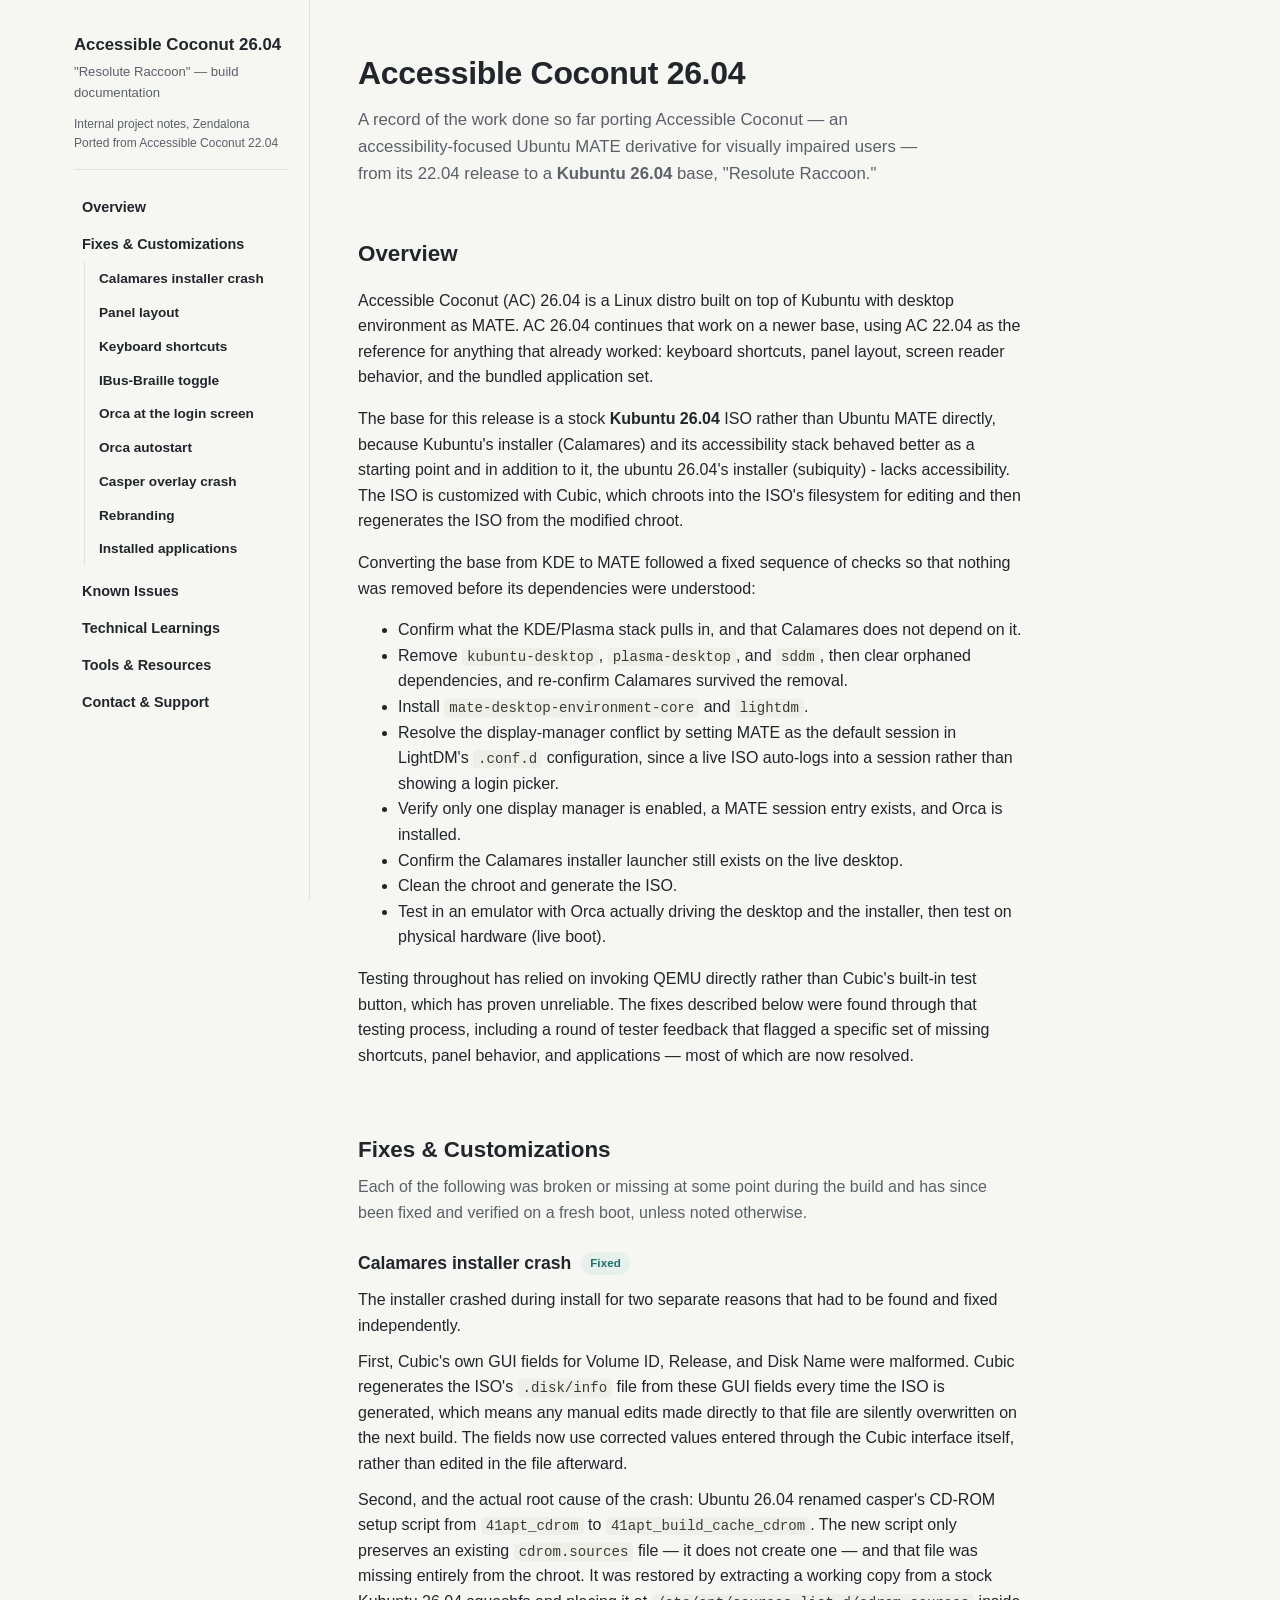
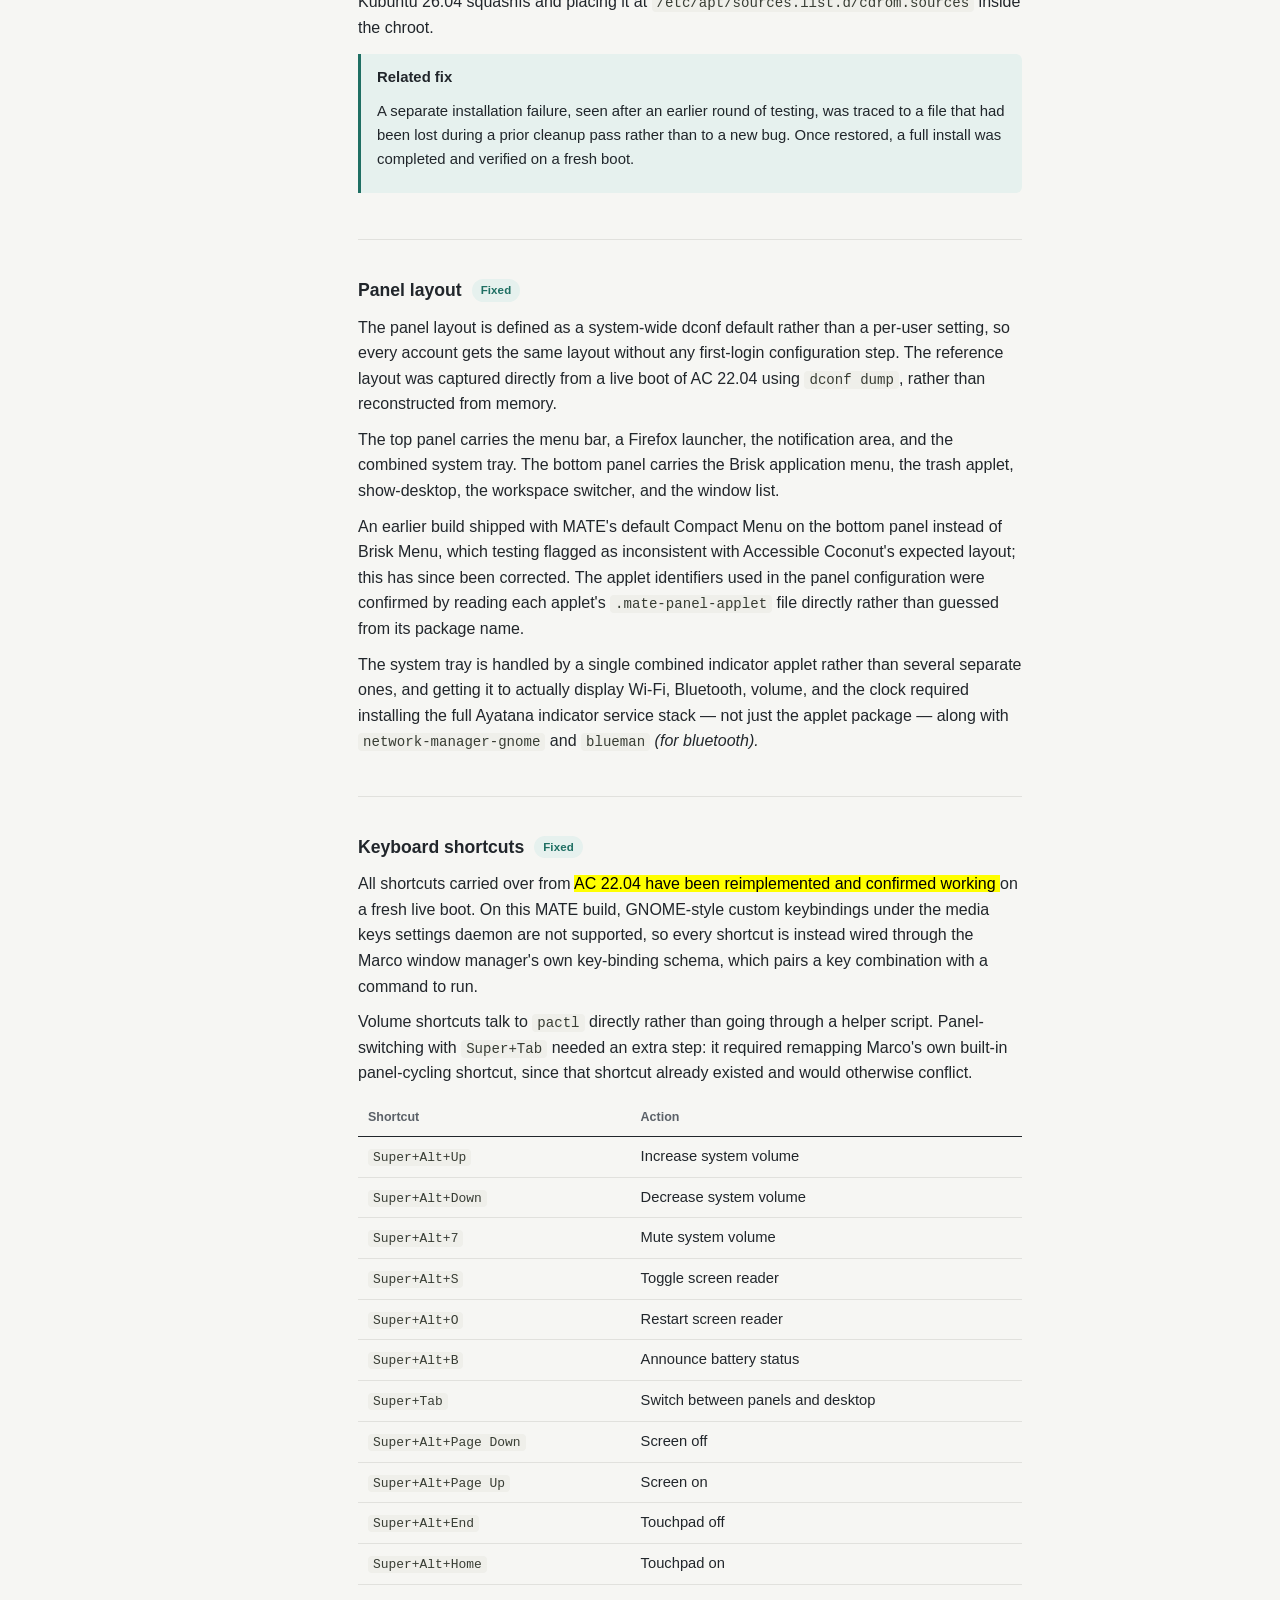
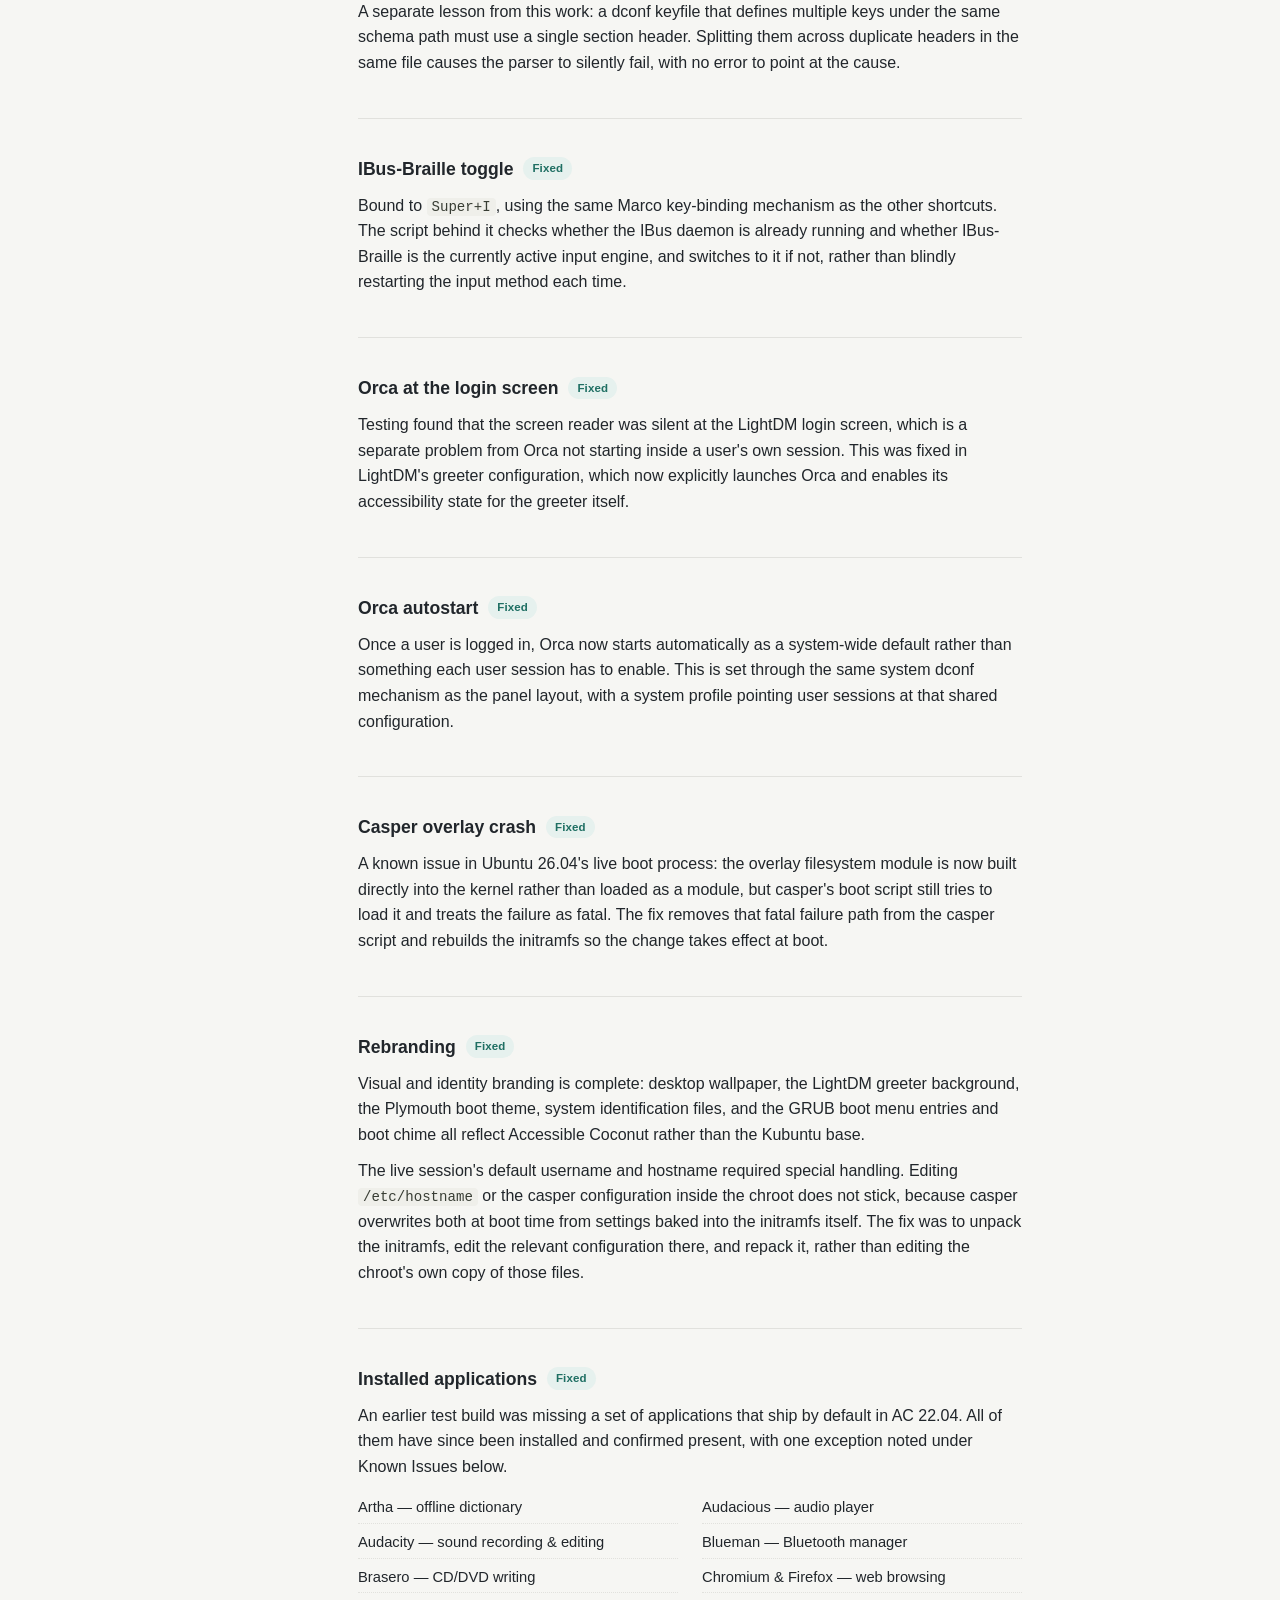
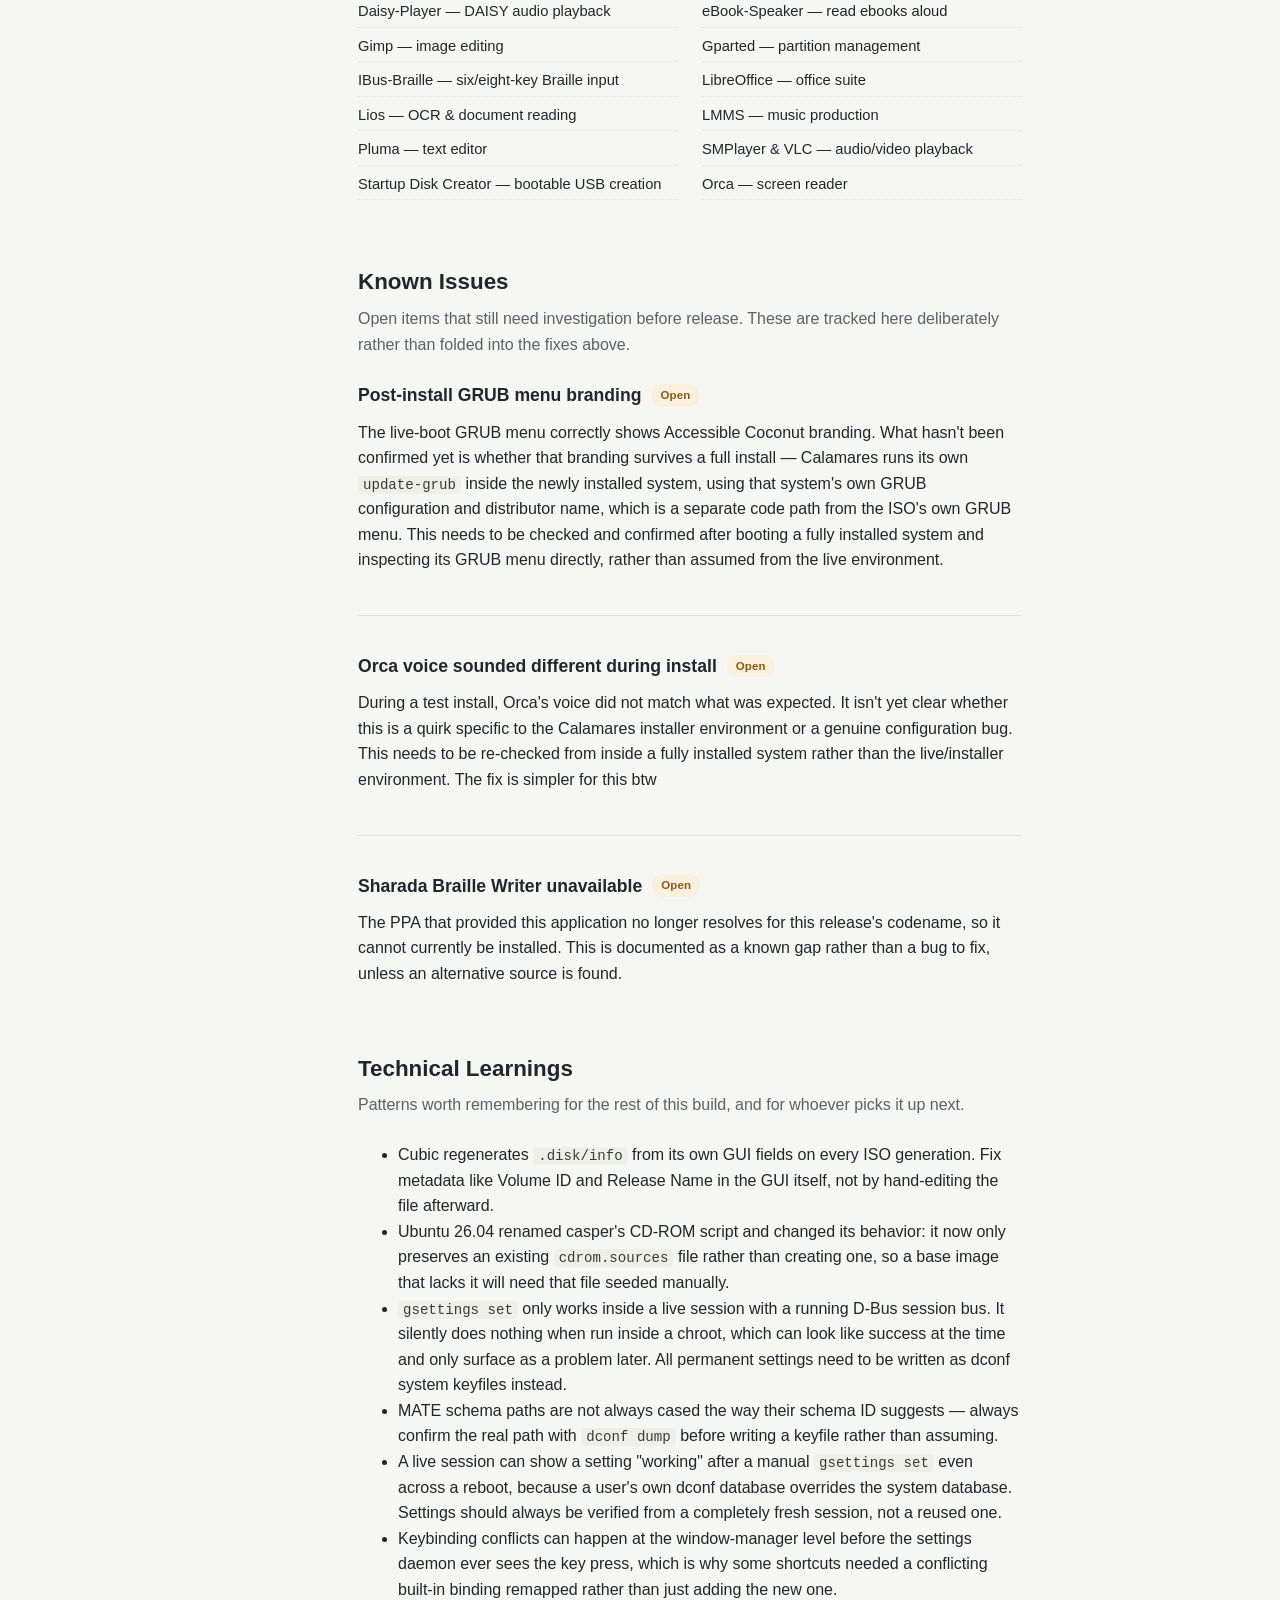
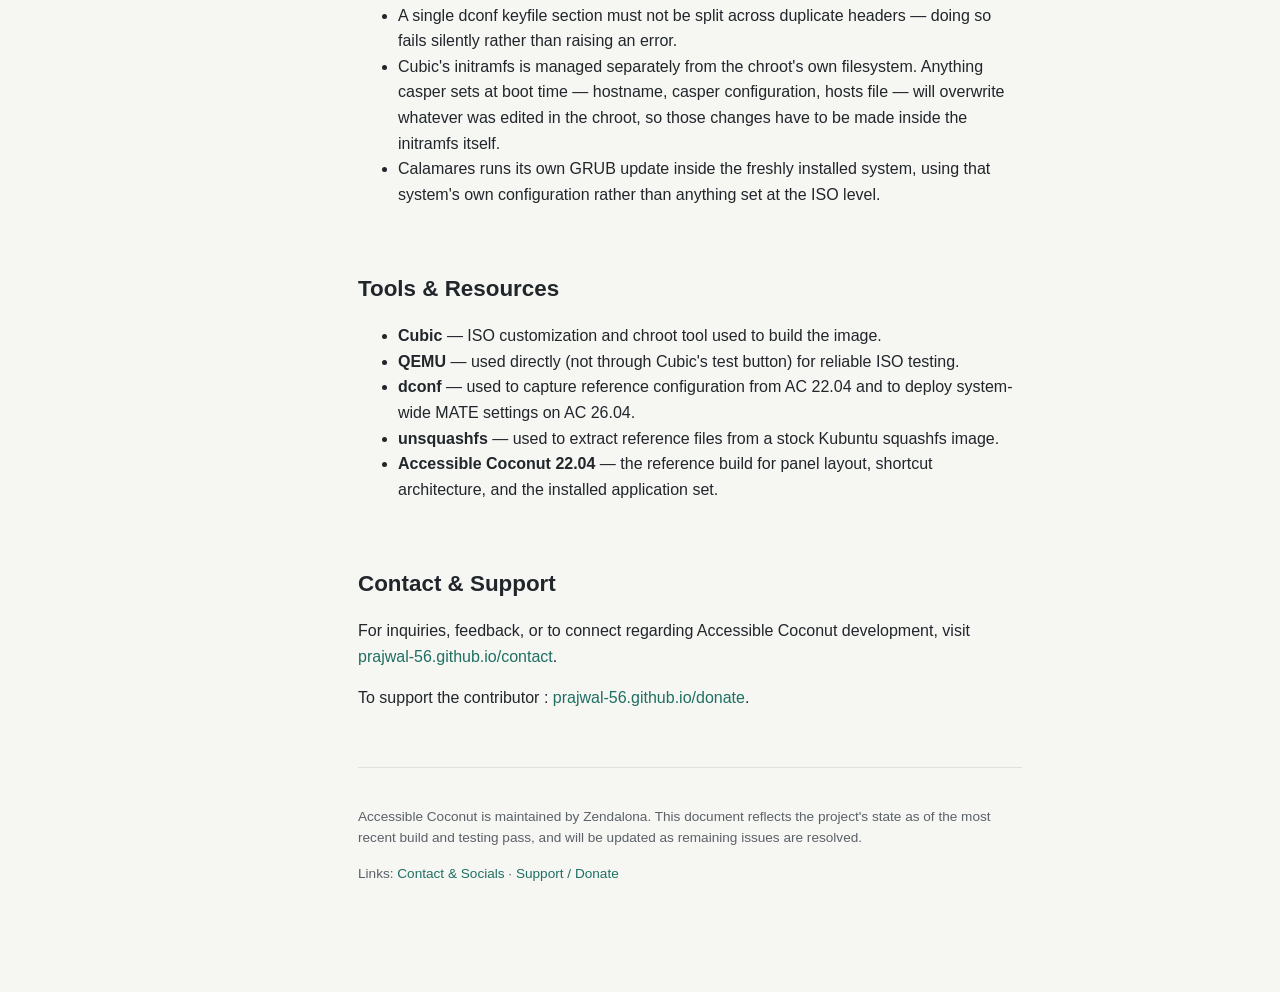
==== commit 192052db: "Update donation support message" ====
--- a/index.html
+++ b/index.html
@@ -401,7 +401,7 @@
         <a href="https://prajwal-56.github.io/contact" target="_blank" rel="noopener">prajwal-56.github.io/contact</a>.
       </p>
       <p>
-        To support the project and ongoing development work, visit
+        To support the contributor :
         <a href="https://prajwal-56.github.io/donate" target="_blank" rel="noopener">prajwal-56.github.io/donate</a>.
       </p>
     </section>
